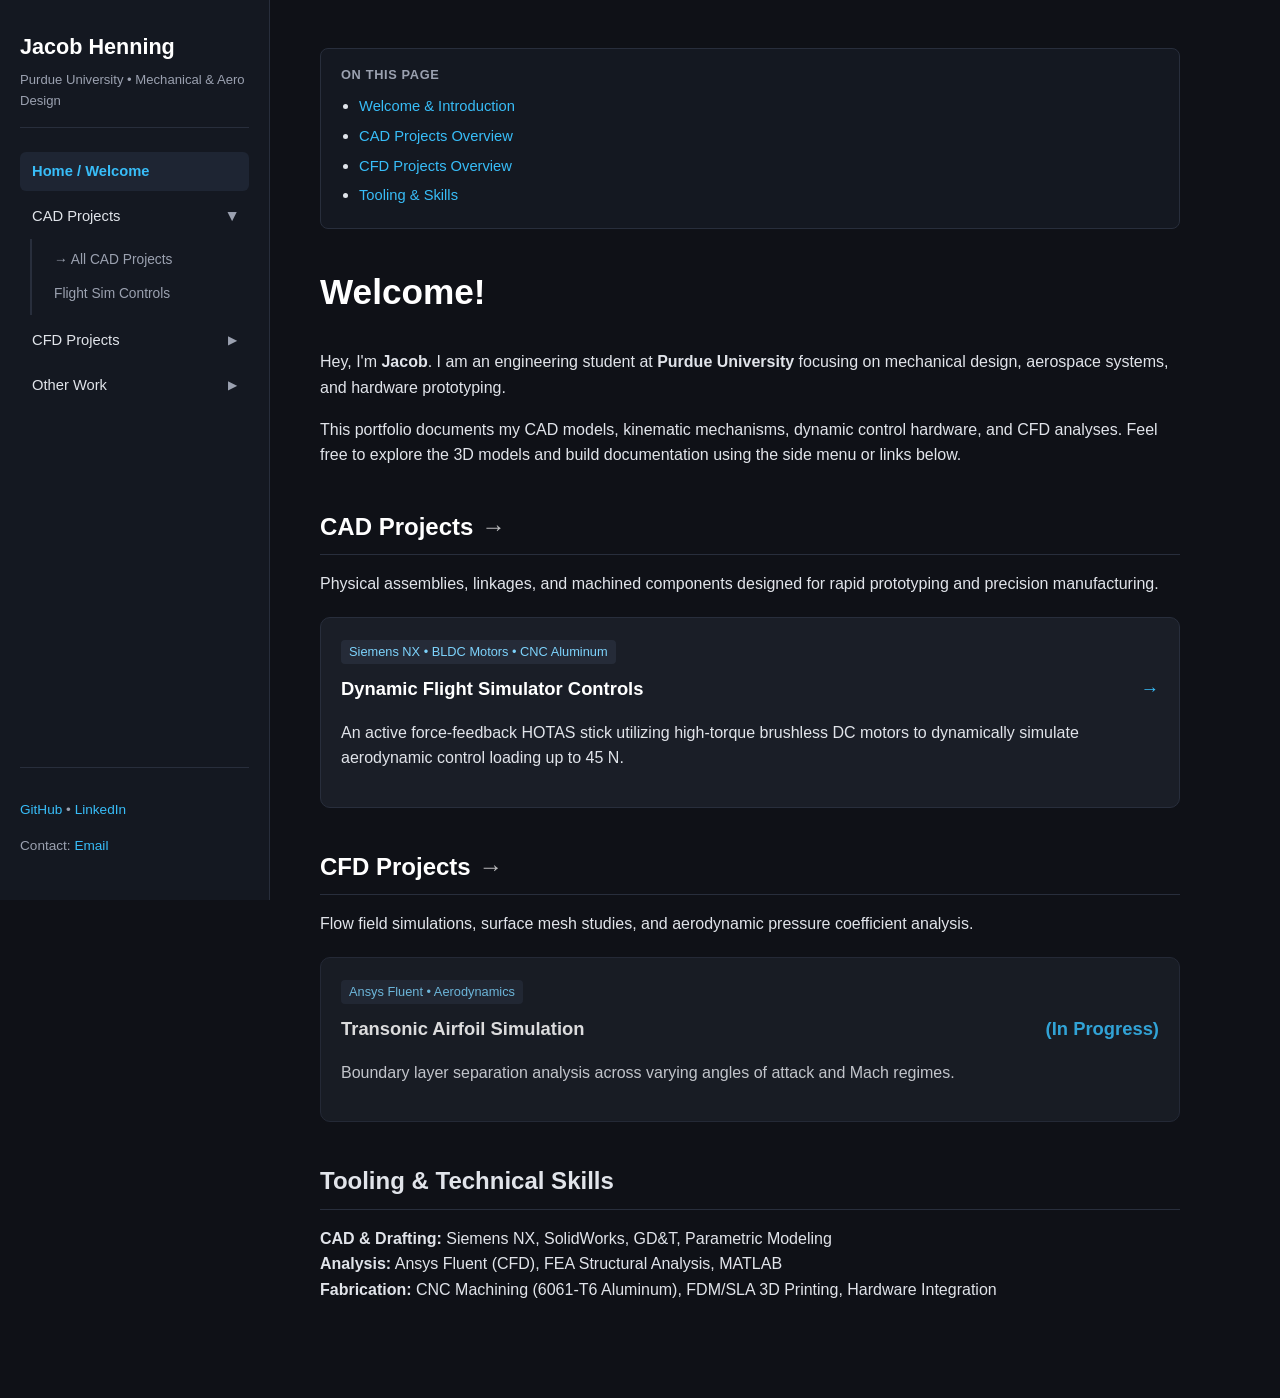
==== index.html @ 791cdfc0 "Create index.html New Landing Page" ====
<!DOCTYPE html>
<html lang="en">
<head>
  <meta charset="UTF-8">
  <meta name="viewport" content="width=device-width, initial-scale=1.0">
  <title>Jacob Henning | Engineering Portfolio</title>
  <link rel="stylesheet" href="style.css">
</head>
<body>

  <!-- LEFT SIDEBAR -->
  <aside class="sidebar">
    <div class="sidebar-brand">
      <h1><a href="index.html">Jacob Henning</a></h1>
      <p class="tagline">Purdue University &bull; Mechanical & Aero Design</p>
    </div>

    <nav class="nav-menu">
      <div class="nav-item">
        <a href="index.html" class="nav-link active">Home / Welcome</a>
      </div>

      <!-- CAD Projects Dropdown -->
      <details class="nav-dropdown" open>
        <summary>
          <span>CAD Projects</span>
          <span class="dropdown-arrow">&#9654;</span>
        </summary>
        <ul class="nav-dropdown-items">
          <li><a href="cad.html" class="nav-link">&rarr; All CAD Projects</a></li>
          <li><a href="flight-controls.html" class="nav-link">Flight Sim Controls</a></li>
        </ul>
      </details>

      <!-- CFD Projects Dropdown -->
      <details class="nav-dropdown">
        <summary>
          <span>CFD Projects</span>
          <span class="dropdown-arrow">&#9654;</span>
        </summary>
        <ul class="nav-dropdown-items">
          <li><a href="cfd.html" class="nav-link">&rarr; All CFD Projects</a></li>
          <li><a href="#" class="nav-link">Airfoil Analysis (Upcoming)</a></li>
        </ul>
      </details>

      <!-- Other Section Dropdown -->
      <details class="nav-dropdown">
        <summary>
          <span>Other Work</span>
          <span class="dropdown-arrow">&#9654;</span>
        </summary>
        <ul class="nav-dropdown-items">
          <li><a href="#" class="nav-link">Coursework & Labs</a></li>
          <li><a href="#" class="nav-link">Fabrication & Machining</a></li>
        </ul>
      </details>
    </nav>

    <div class="sidebar-footer">
      <p><a href="https://github.com" target="_blank">GitHub</a> &bull; <a href="https://linkedin.com" target="_blank">LinkedIn</a></p>
      <p>Contact: <a href="mailto:your-email@purdue.edu">Email</a></p>
    </div>
  </aside>

  <!-- MAIN CONTENT -->
  <main class="main-wrapper">
    
    <!-- In-Page Anchor Links (Jump to sections on this page) -->
    <div class="page-toc">
      <div class="page-toc-title">On this page</div>
      <ul>
        <li><a href="#welcome">Welcome &amp; Introduction</a></li>
        <li><a href="#cad-projects">CAD Projects Overview</a></li>
        <li><a href="#cfd-projects">CFD Projects Overview</a></li>
        <li><a href="#skills">Tooling &amp; Skills</a></li>
      </ul>
    </div>

    <!-- Section 1: Welcome -->
    <section id="welcome">
      <h1>Welcome!</h1>
      <p>
        Hey, I'm <strong>Jacob</strong>. I am an engineering student at <strong>Purdue University</strong> focusing on mechanical design, aerospace systems, and hardware prototyping.
      </p>
      <p>
        This portfolio documents my CAD models, kinematic mechanisms, dynamic control hardware, and CFD analyses. Feel free to explore the 3D models and build documentation using the side menu or links below.
      </p>
    </section>

    <!-- Section 2: CAD Projects (Header links directly to cad.html) -->
    <section id="cad-projects">
      <h2>
        <a href="cad.html" class="section-header-link" title="View all CAD Projects">
          CAD Projects <span class="arrow">&rarr;</span>
        </a>
      </h2>
      <p>
        Physical assemblies, linkages, and machined components designed for rapid prototyping and precision manufacturing.
      </p>

      <div class="card-grid">
        <a href="flight-controls.html" class="card">
          <span class="project-meta">Siemens NX &bull; BLDC Motors &bull; CNC Aluminum</span>
          <h3>Dynamic Flight Simulator Controls <span class="card-arrow">&rarr;</span></h3>
          <p>
            An active force-feedback HOTAS stick utilizing high-torque brushless DC motors to dynamically simulate aerodynamic control loading up to 45 N.
          </p>
        </a>
      </div>
    </section>

    <!-- Section 3: CFD Projects (Header links to cfd.html) -->
    <section id="cfd-projects">
      <h2>
        <a href="cfd.html" class="section-header-link" title="View all CFD Projects">
          CFD Projects <span class="arrow">&rarr;</span>
        </a>
      </h2>
      <p>
        Flow field simulations, surface mesh studies, and aerodynamic pressure coefficient analysis.
      </p>

      <div class="card-grid">
        <div class="card" style="opacity: 0.85;">
          <span class="project-meta">Ansys Fluent &bull; Aerodynamics</span>
          <h3>Transonic Airfoil Simulation <span class="card-arrow">(In Progress)</span></h3>
          <p>
            Boundary layer separation analysis across varying angles of attack and Mach regimes.
          </p>
        </div>
      </div>
    </section>

    <!-- Section 4: Skills -->
    <section id="skills">
      <h2>Tooling &amp; Technical Skills</h2>
      <p>
        <strong>CAD &amp; Drafting:</strong> Siemens NX, SolidWorks, GD&amp;T, Parametric Modeling<br>
        <strong>Analysis:</strong> Ansys Fluent (CFD), FEA Structural Analysis, MATLAB<br>
        <strong>Fabrication:</strong> CNC Machining (6061-T6 Aluminum), FDM/SLA 3D Printing, Hardware Integration
      </p>
    </section>

  </main>

</body>
</html>
---- style.css ----
:root {
  --bg: #0f1117;
  --sidebar-bg: #141821;
  --card-bg: #1a1e27;
  --card-hover: #212632;
  --border: #282e3c;
  --text: #e1e4ea;
  --muted: #9ba1b0;
  --accent: #38bdf8;
  --accent-hover: #7dd3fc;
  --sidebar-width: 270px;
}

* { box-sizing: border-box; }

body {
  font-family: -apple-system, BlinkMacSystemFont, "Segoe UI", Roboto, Helvetica, Arial, sans-serif;
  margin: 0;
  padding: 0;
  background-color: var(--bg);
  color: var(--text);
  line-height: 1.6;
  display: flex;
  min-height: 100vh;
}

/* Left Sidebar */
.sidebar {
  width: var(--sidebar-width);
  background-color: var(--sidebar-bg);
  border-right: 1px solid var(--border);
  position: fixed;
  top: 0;
  bottom: 0;
  left: 0;
  overflow-y: auto;
  padding: 30px 20px;
  display: flex;
  flex-direction: column;
}

.sidebar-brand {
  margin-bottom: 24px;
  padding-bottom: 16px;
  border-bottom: 1px solid var(--border);
}

.sidebar-brand h1 {
  font-size: 1.35rem;
  margin: 0 0 4px 0;
  color: #fff;
}

.sidebar-brand h1 a { color: inherit; text-decoration: none; }
.sidebar-brand .tagline { font-size: 0.82rem; color: var(--muted); margin: 0; }

/* Navigation & Collapsible Dropdowns */
.nav-menu { list-style: none; padding: 0; margin: 0; flex-grow: 1; }
.nav-item { margin-bottom: 6px; }

.nav-link {
  display: block;
  padding: 8px 12px;
  color: var(--text);
  text-decoration: none;
  border-radius: 6px;
  font-size: 0.92rem;
  transition: background 0.15s ease, color 0.15s ease;
}

.nav-link:hover { background: var(--card-bg); color: var(--accent); }
.nav-link.active { background: #1e2533; color: var(--accent); font-weight: 600; }

.nav-dropdown { margin-bottom: 6px; }

.nav-dropdown summary {
  display: flex;
  align-items: center;
  justify-content: space-between;
  padding: 8px 12px;
  color: var(--text);
  cursor: pointer;
  border-radius: 6px;
  font-size: 0.92rem;
  font-weight: 500;
  user-select: none;
  list-style: none;
}

.nav-dropdown summary::-webkit-details-marker { display: none; }
.nav-dropdown summary:hover { background: var(--card-bg); color: var(--accent); }

.nav-dropdown summary .dropdown-arrow {
  font-size: 0.75rem;
  color: var(--muted);
  transition: transform 0.2s ease;
}

.nav-dropdown[open] summary .dropdown-arrow {
  transform: rotate(90deg);
}

.nav-dropdown-items {
  list-style: none;
  padding: 4px 0 4px 12px;
  margin: 2px 0 6px 10px;
  border-left: 2px solid var(--border);
}

.nav-dropdown-items .nav-link {
  padding: 6px 10px;
  font-size: 0.86rem;
  color: var(--muted);
}

.sidebar-footer {
  padding-top: 18px;
  border-top: 1px solid var(--border);
  font-size: 0.85rem;
  color: var(--muted);
}

.sidebar-footer a { color: var(--accent); text-decoration: none; }

/* Main Content Area */
.main-wrapper {
  margin-left: var(--sidebar-width);
  flex-grow: 1;
  padding: 48px 50px 80px 50px;
  max-width: 960px;
}

/* In-Page Table of Contents */
.page-toc {
  background: var(--sidebar-bg);
  border: 1px solid var(--border);
  border-radius: 8px;
  padding: 16px 20px;
  margin-bottom: 35px;
}

.page-toc-title {
  font-size: 0.8rem;
  font-weight: 600;
  text-transform: uppercase;
  letter-spacing: 0.05em;
  color: var(--muted);
  margin-bottom: 8px;
}

.page-toc ul { margin: 0; padding-left: 18px; }
.page-toc li { margin-bottom: 4px; }
.page-toc a { color: var(--accent); text-decoration: none; font-size: 0.92rem; }
.page-toc a:hover { text-decoration: underline; }

/* Section Header Links */
.section-header-link {
  color: #fff;
  text-decoration: none;
  display: inline-flex;
  align-items: center;
  gap: 8px;
}

.section-header-link:hover { color: var(--accent); }
.section-header-link .arrow { transition: transform 0.15s ease; opacity: 0.7; }
.section-header-link:hover .arrow { transform: translateX(4px); opacity: 1; }

h1 { font-size: 2.2rem; margin-top: 0; color: #fff; }
h2 {
  font-size: 1.5rem;
  margin-top: 40px;
  margin-bottom: 14px;
  padding-bottom: 8px;
  border-bottom: 1px solid var(--border);
}

/* Project Cards */
.card-grid { display: grid; grid-template-columns: 1fr; gap: 18px; margin: 20px 0 35px 0; }

.card {
  background: var(--card-bg);
  border: 1px solid var(--border);
  border-radius: 10px;
  padding: 20px;
  text-decoration: none;
  color: inherit;
  display: block;
  transition: transform 0.15s ease, border-color 0.15s ease, background 0.15s ease;
}

.card:hover {
  border-color: #3b4254;
  background: var(--card-hover);
  transform: translateY(-2px);
}

.card h3 {
  margin: 0 0 8px 0;
  font-size: 1.15rem;
  color: #fff;
  display: flex;
  justify-content: space-between;
}

.card-arrow { color: var(--accent); }

.project-meta {
  display: inline-block;
  background: #252b38;
  color: #7dd3fc;
  padding: 2px 8px;
  border-radius: 4px;
  font-size: 0.8rem;
  margin-bottom: 10px;
}

/* Media Containers */
.video-container {
  position: relative;
  padding-bottom: 56.25%;
  height: 0;
  overflow: hidden;
  border-radius: 8px;
  margin-top: 20px;
  background: #000;
}

.video-container iframe {
  position: absolute;
  top: 0;
  left: 0;
  width: 100%;
  height: 100%;
  border: 0;
}

model-viewer {
  width: 100%;
  height: 460px;
  background-color: #12141a;
  border-radius: 8px;
  margin-bottom: 20px;
  border: 1px solid var(--border);
}

/* Responsive for Mobile */
@media (max-width: 768px) {
  body { flex-direction: column; }
  .sidebar { position: static; width: 100%; height: auto; border-right: none; border-bottom: 1px solid var(--border); }
  .main-wrapper { margin-left: 0; padding: 28px 18px 60px 18px; }
}
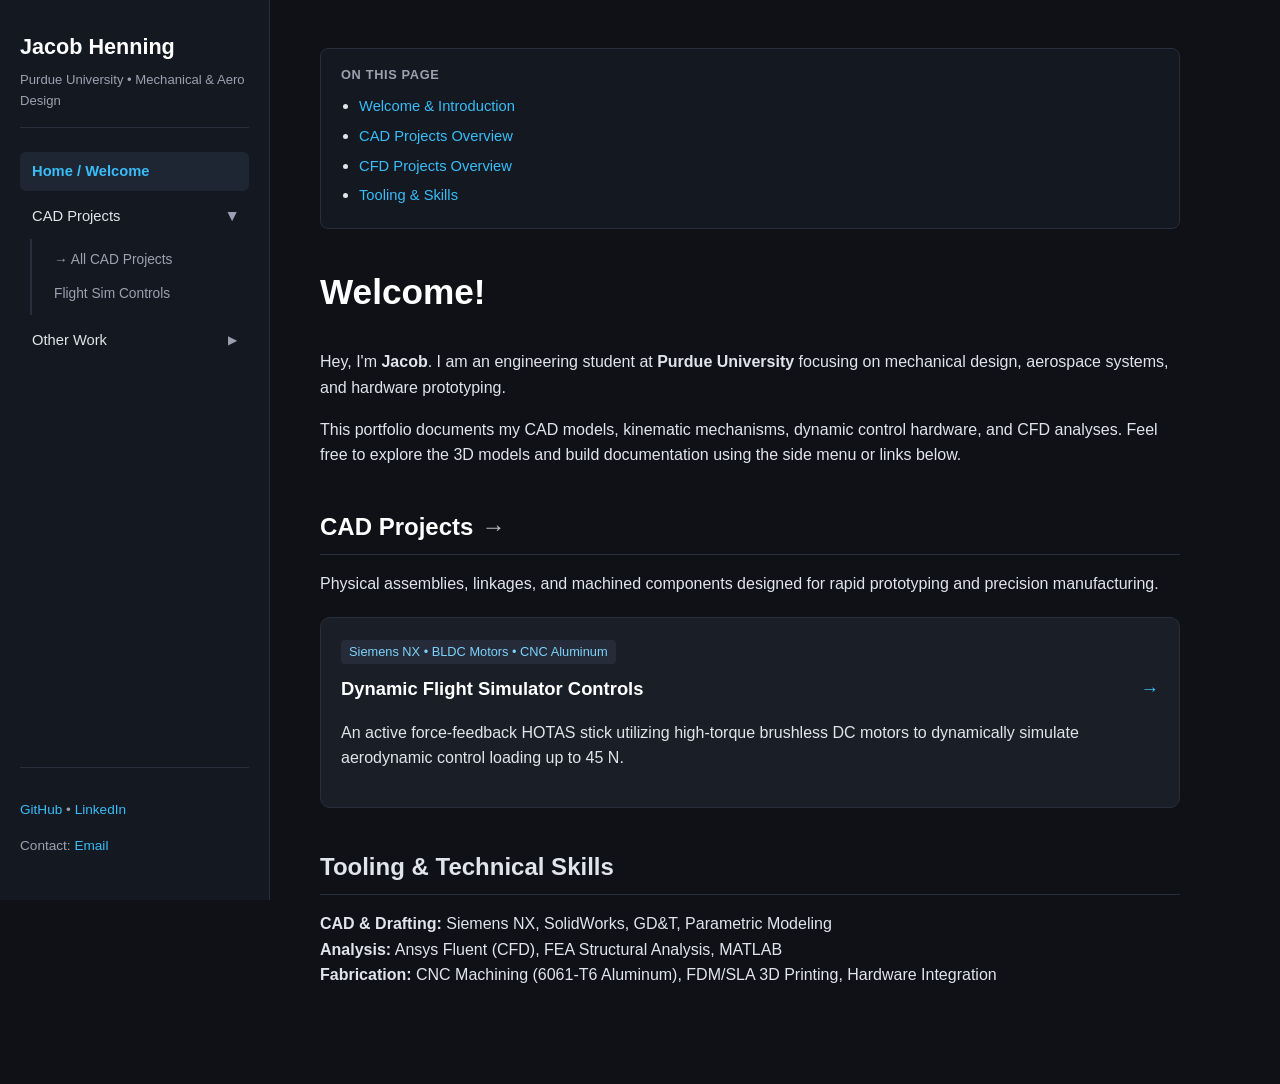
==== commit eeb51674: "template to silence cards <template id="saved-CFD-dropdown"> <template id="saved-transonic-card">" ====
--- a/index.html
+++ b/index.html
@@ -33,6 +33,8 @@
       </details>
 
       <!-- CFD Projects Dropdown -->
+      <template id="saved-CFD-dropdown">
+      
       <details class="nav-dropdown">
         <summary>
           <span>CFD Projects</span>
@@ -43,6 +45,7 @@
           <li><a href="#" class="nav-link">Airfoil Analysis (Upcoming)</a></li>
         </ul>
       </details>
+      </template>
 
       <!-- Other Section Dropdown -->
       <details class="nav-dropdown">
@@ -110,6 +113,7 @@
       </div>
     </section>
 
+    <template id="saved-transonic-card">
     <!-- Section 3: CFD Projects (Header links to cfd.html) -->
     <section id="cfd-projects">
       <h2>
@@ -131,6 +135,7 @@
         </div>
       </div>
     </section>
+    </template>
 
     <!-- Section 4: Skills -->
     <section id="skills">
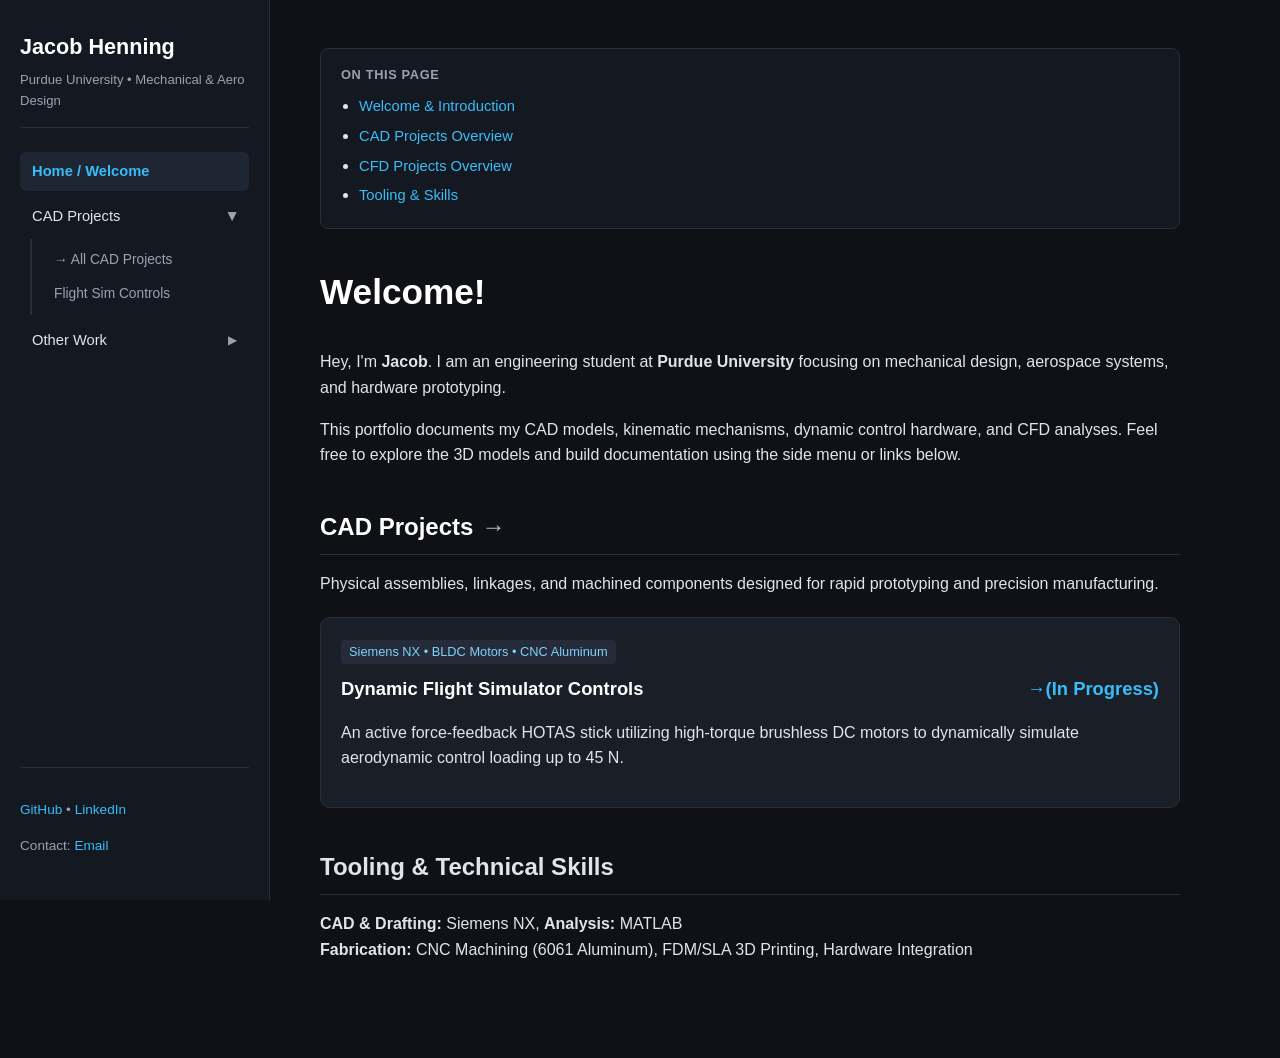
==== commit 2a0c725f: "Update index.html" ====
--- a/index.html
+++ b/index.html
@@ -105,7 +105,7 @@
       <div class="card-grid">
         <a href="flight-controls.html" class="card">
           <span class="project-meta">Siemens NX &bull; BLDC Motors &bull; CNC Aluminum</span>
-          <h3>Dynamic Flight Simulator Controls <span class="card-arrow">&rarr;</span></h3>
+          <h3>Dynamic Flight Simulator Controls <span class="card-arrow">&rarr;(In Progress)</span></h3>
           <p>
             An active force-feedback HOTAS stick utilizing high-torque brushless DC motors to dynamically simulate aerodynamic control loading up to 45 N.
           </p>
@@ -141,9 +141,9 @@
     <section id="skills">
       <h2>Tooling &amp; Technical Skills</h2>
       <p>
-        <strong>CAD &amp; Drafting:</strong> Siemens NX, SolidWorks, GD&amp;T, Parametric Modeling<br>
-        <strong>Analysis:</strong> Ansys Fluent (CFD), FEA Structural Analysis, MATLAB<br>
-        <strong>Fabrication:</strong> CNC Machining (6061-T6 Aluminum), FDM/SLA 3D Printing, Hardware Integration
+        <strong>CAD &amp; Drafting:</strong> Siemens NX, <!--SolidWorks, GD&amp;T, Parametric Modeling<br>-->
+        <strong>Analysis:</strong> <!--Ansys Fluent (CFD), FEA Structural Analysis,--> MATLAB<br>
+        <strong>Fabrication:</strong> CNC Machining (6061 Aluminum), FDM/SLA 3D Printing, Hardware Integration
       </p>
     </section>
 
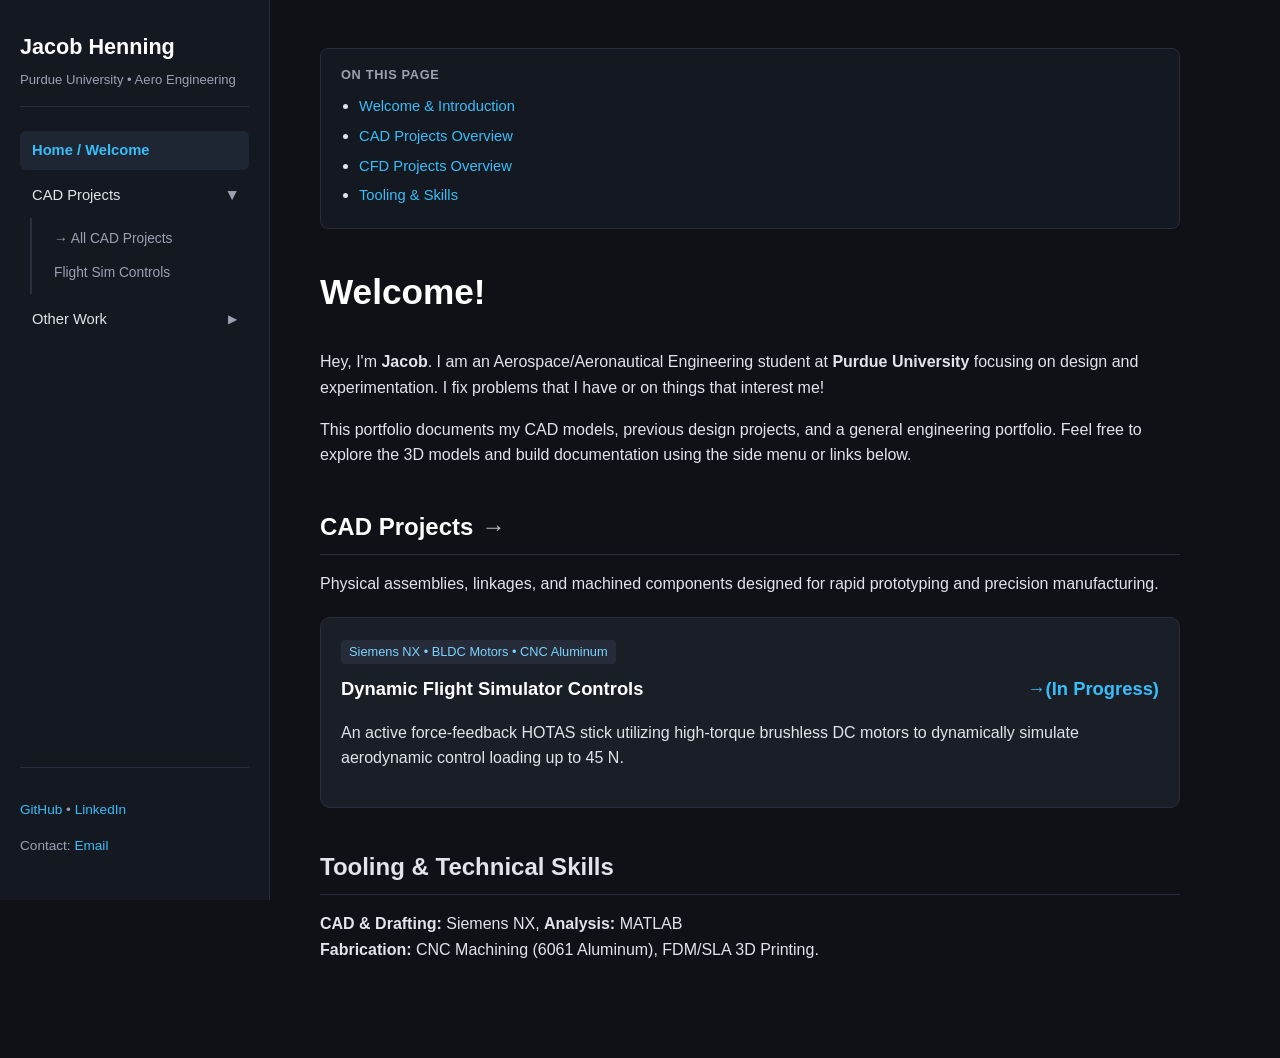
==== commit 02866a4d: "Update index.html Personalization" ====
--- a/index.html
+++ b/index.html
@@ -12,7 +12,7 @@
   <aside class="sidebar">
     <div class="sidebar-brand">
       <h1><a href="index.html">Jacob Henning</a></h1>
-      <p class="tagline">Purdue University &bull; Mechanical & Aero Design</p>
+      <p class="tagline">Purdue University &bull; Aero Engineering</p>
     </div>
 
     <nav class="nav-menu">
@@ -61,8 +61,8 @@
     </nav>
 
     <div class="sidebar-footer">
-      <p><a href="https://github.com" target="_blank">GitHub</a> &bull; <a href="https://linkedin.com" target="_blank">LinkedIn</a></p>
-      <p>Contact: <a href="mailto:your-email@purdue.edu">Email</a></p>
+      <p><a href="https://github.com/EngineeringJH/EngineeringJH.github.io" target="_blank">GitHub</a> &bull; <a href="https://www.linkedin.com/in/jacobohenning" target="_blank">LinkedIn</a></p>
+      <p>Contact: <a href="mailto:hennin28@purdue.edu">Email</a></p>
     </div>
   </aside>
 
@@ -84,10 +84,10 @@
     <section id="welcome">
       <h1>Welcome!</h1>
       <p>
-        Hey, I'm <strong>Jacob</strong>. I am an engineering student at <strong>Purdue University</strong> focusing on mechanical design, aerospace systems, and hardware prototyping.
+        Hey, I'm <strong>Jacob</strong>. I am an Aerospace/Aeronautical Engineering student at <strong>Purdue University</strong> focusing on design and experimentation. I fix problems that I have or on things that interest me!
       </p>
       <p>
-        This portfolio documents my CAD models, kinematic mechanisms, dynamic control hardware, and CFD analyses. Feel free to explore the 3D models and build documentation using the side menu or links below.
+        This portfolio documents my CAD models, previous design projects, and a general engineering portfolio. Feel free to explore the 3D models and build documentation using the side menu or links below.
       </p>
     </section>
 
@@ -143,7 +143,7 @@
       <p>
         <strong>CAD &amp; Drafting:</strong> Siemens NX, <!--SolidWorks, GD&amp;T, Parametric Modeling<br>-->
         <strong>Analysis:</strong> <!--Ansys Fluent (CFD), FEA Structural Analysis,--> MATLAB<br>
-        <strong>Fabrication:</strong> CNC Machining (6061 Aluminum), FDM/SLA 3D Printing, Hardware Integration
+        <strong>Fabrication:</strong> CNC Machining (6061 Aluminum), FDM/SLA 3D Printing. <!--Hardware Integration-->
       </p>
     </section>
 
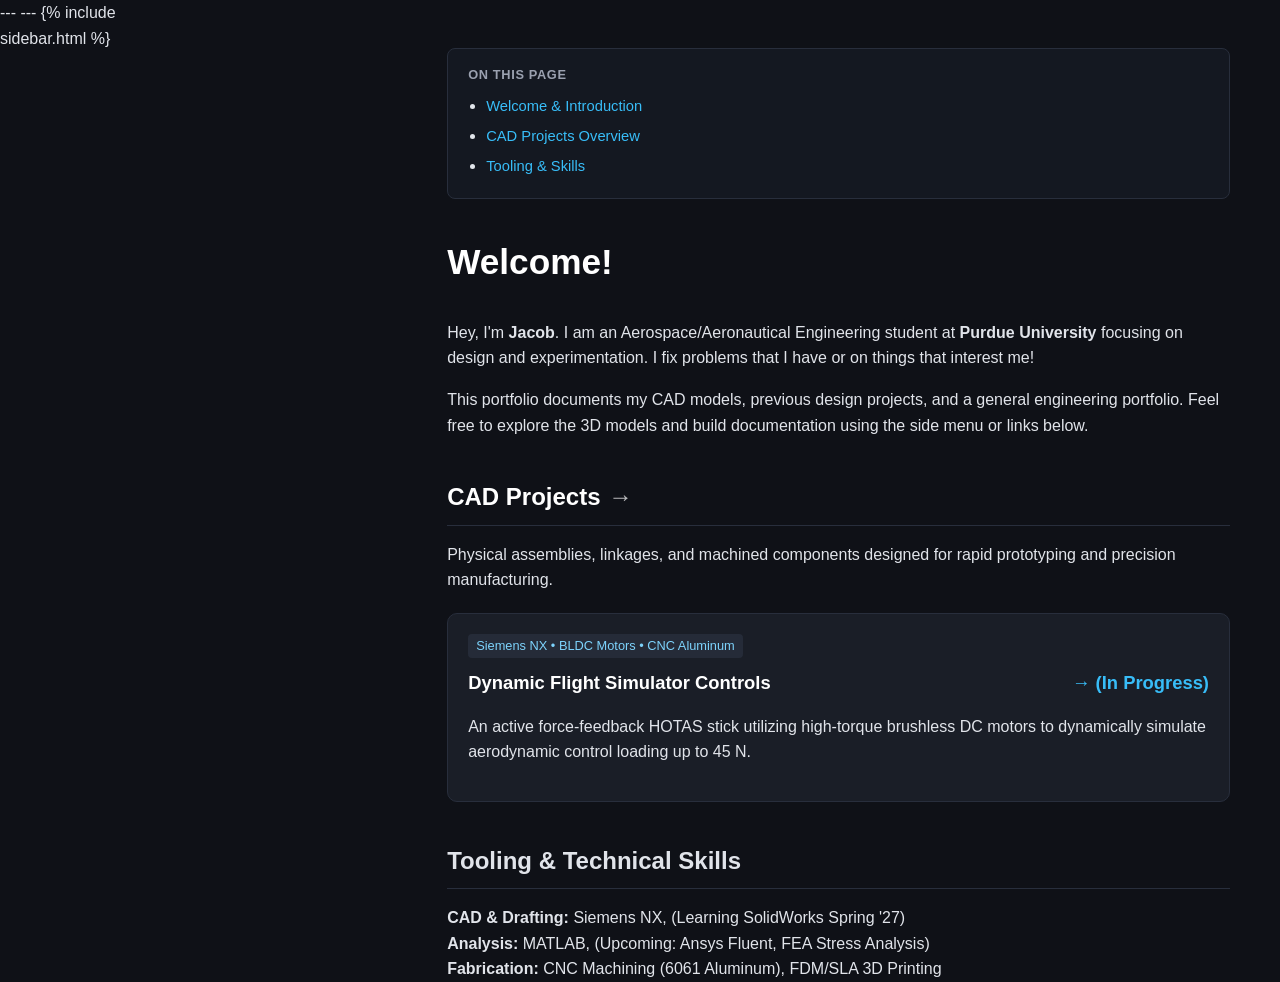
==== commit 58dc1ace: "Update index.html" ====
--- a/index.html
+++ b/index.html
@@ -1,3 +1,5 @@
+---
+---
 <!DOCTYPE html>
 <html lang="en">
 <head>
@@ -8,74 +10,20 @@
 </head>
 <body>
 
-  <!-- LEFT SIDEBAR -->
-  <aside class="sidebar">
-    <div class="sidebar-brand">
-      <h1><a href="index.html">Jacob Henning</a></h1>
-      <p class="tagline">Purdue University &bull; Aero Engineering</p>
-    </div>
-
-    <nav class="nav-menu">
-      <div class="nav-item">
-        <a href="index.html" class="nav-link active">Home / Welcome</a>
-      </div>
-
-      <!-- CAD Projects Dropdown -->
-      <details class="nav-dropdown" open>
-        <summary>
-          <span>CAD Projects</span>
-          <span class="dropdown-arrow">&#9654;</span>
-        </summary>
-        <ul class="nav-dropdown-items">
-          <li><a href="cad.html" class="nav-link">&rarr; All CAD Projects</a></li>
-          <li><a href="flight-controls.html" class="nav-link">Flight Sim Controls</a></li>
-        </ul>
-      </details>
-
-      <!-- CFD Projects Dropdown -->
-      <template id="saved-CFD-dropdown">
-      
-      <details class="nav-dropdown">
-        <summary>
-          <span>CFD Projects</span>
-          <span class="dropdown-arrow">&#9654;</span>
-        </summary>
-        <ul class="nav-dropdown-items">
-          <li><a href="cfd.html" class="nav-link">&rarr; All CFD Projects</a></li>
-          <li><a href="#" class="nav-link">Airfoil Analysis (Upcoming)</a></li>
-        </ul>
-      </details>
-      </template>
-
-      <!-- Other Section Dropdown -->
-      <details class="nav-dropdown">
-        <summary>
-          <span>Other Work</span>
-          <span class="dropdown-arrow">&#9654;</span>
-        </summary>
-        <ul class="nav-dropdown-items">
-          <li><a href="#" class="nav-link">Coursework & Labs</a></li>
-          <li><a href="#" class="nav-link">Fabrication & Machining</a></li>
-        </ul>
-      </details>
-    </nav>
-
-    <div class="sidebar-footer">
-      <p><a href="https://github.com/EngineeringJH/EngineeringJH.github.io" target="_blank">GitHub</a> &bull; <a href="https://www.linkedin.com/in/jacobohenning" target="_blank">LinkedIn</a></p>
-      <p>Contact: <a href="mailto:hennin28@purdue.edu">Email</a></p>
-    </div>
-  </aside>
+  <!-- Automatically pulls your master sidebar from _includes/sidebar.html -->
+  {% include sidebar.html %}
 
   <!-- MAIN CONTENT -->
   <main class="main-wrapper">
     
-    <!-- In-Page Anchor Links (Jump to sections on this page) -->
+    <!-- In-Page Anchor Links -->
     <div class="page-toc">
       <div class="page-toc-title">On this page</div>
       <ul>
         <li><a href="#welcome">Welcome &amp; Introduction</a></li>
         <li><a href="#cad-projects">CAD Projects Overview</a></li>
-        <li><a href="#cfd-projects">CFD Projects Overview</a></li>
+        <!-- CFD Projects link is commented out while muted -->
+        <!-- <li><a href="#cfd-projects">CFD Projects Overview</a></li> -->
         <li><a href="#skills">Tooling &amp; Skills</a></li>
       </ul>
     </div>
@@ -91,7 +39,7 @@
       </p>
     </section>
 
-    <!-- Section 2: CAD Projects (Header links directly to cad.html) -->
+    <!-- Section 2: CAD Projects -->
     <section id="cad-projects">
       <h2>
         <a href="cad.html" class="section-header-link" title="View all CAD Projects">
@@ -105,7 +53,7 @@
       <div class="card-grid">
         <a href="flight-controls.html" class="card">
           <span class="project-meta">Siemens NX &bull; BLDC Motors &bull; CNC Aluminum</span>
-          <h3>Dynamic Flight Simulator Controls <span class="card-arrow">&rarr;(In Progress)</span></h3>
+          <h3>Dynamic Flight Simulator Controls <span class="card-arrow">&rarr; (In Progress)</span></h3>
           <p>
             An active force-feedback HOTAS stick utilizing high-torque brushless DC motors to dynamically simulate aerodynamic control loading up to 45 N.
           </p>
@@ -113,8 +61,8 @@
       </div>
     </section>
 
+    <!-- Muted CFD Section (Saved for future use) -->
     <template id="saved-transonic-card">
-    <!-- Section 3: CFD Projects (Header links to cfd.html) -->
     <section id="cfd-projects">
       <h2>
         <a href="cfd.html" class="section-header-link" title="View all CFD Projects">
@@ -124,7 +72,6 @@
       <p>
         Flow field simulations, surface mesh studies, and aerodynamic pressure coefficient analysis.
       </p>
-
       <div class="card-grid">
         <div class="card" style="opacity: 0.85;">
           <span class="project-meta">Ansys Fluent &bull; Aerodynamics</span>
@@ -141,9 +88,9 @@
     <section id="skills">
       <h2>Tooling &amp; Technical Skills</h2>
       <p>
-        <strong>CAD &amp; Drafting:</strong> Siemens NX, <!--SolidWorks, GD&amp;T, Parametric Modeling<br>-->
-        <strong>Analysis:</strong> <!--Ansys Fluent (CFD), FEA Structural Analysis,--> MATLAB<br>
-        <strong>Fabrication:</strong> CNC Machining (6061 Aluminum), FDM/SLA 3D Printing. <!--Hardware Integration-->
+        <strong>CAD &amp; Drafting:</strong> Siemens NX, (Learning SolidWorks Spring '27)<br>
+        <strong>Analysis:</strong> MATLAB, (Upcoming: Ansys Fluent, FEA Stress Analysis)<br>
+        <strong>Fabrication:</strong> CNC Machining (6061 Aluminum), FDM/SLA 3D Printing
       </p>
     </section>
 
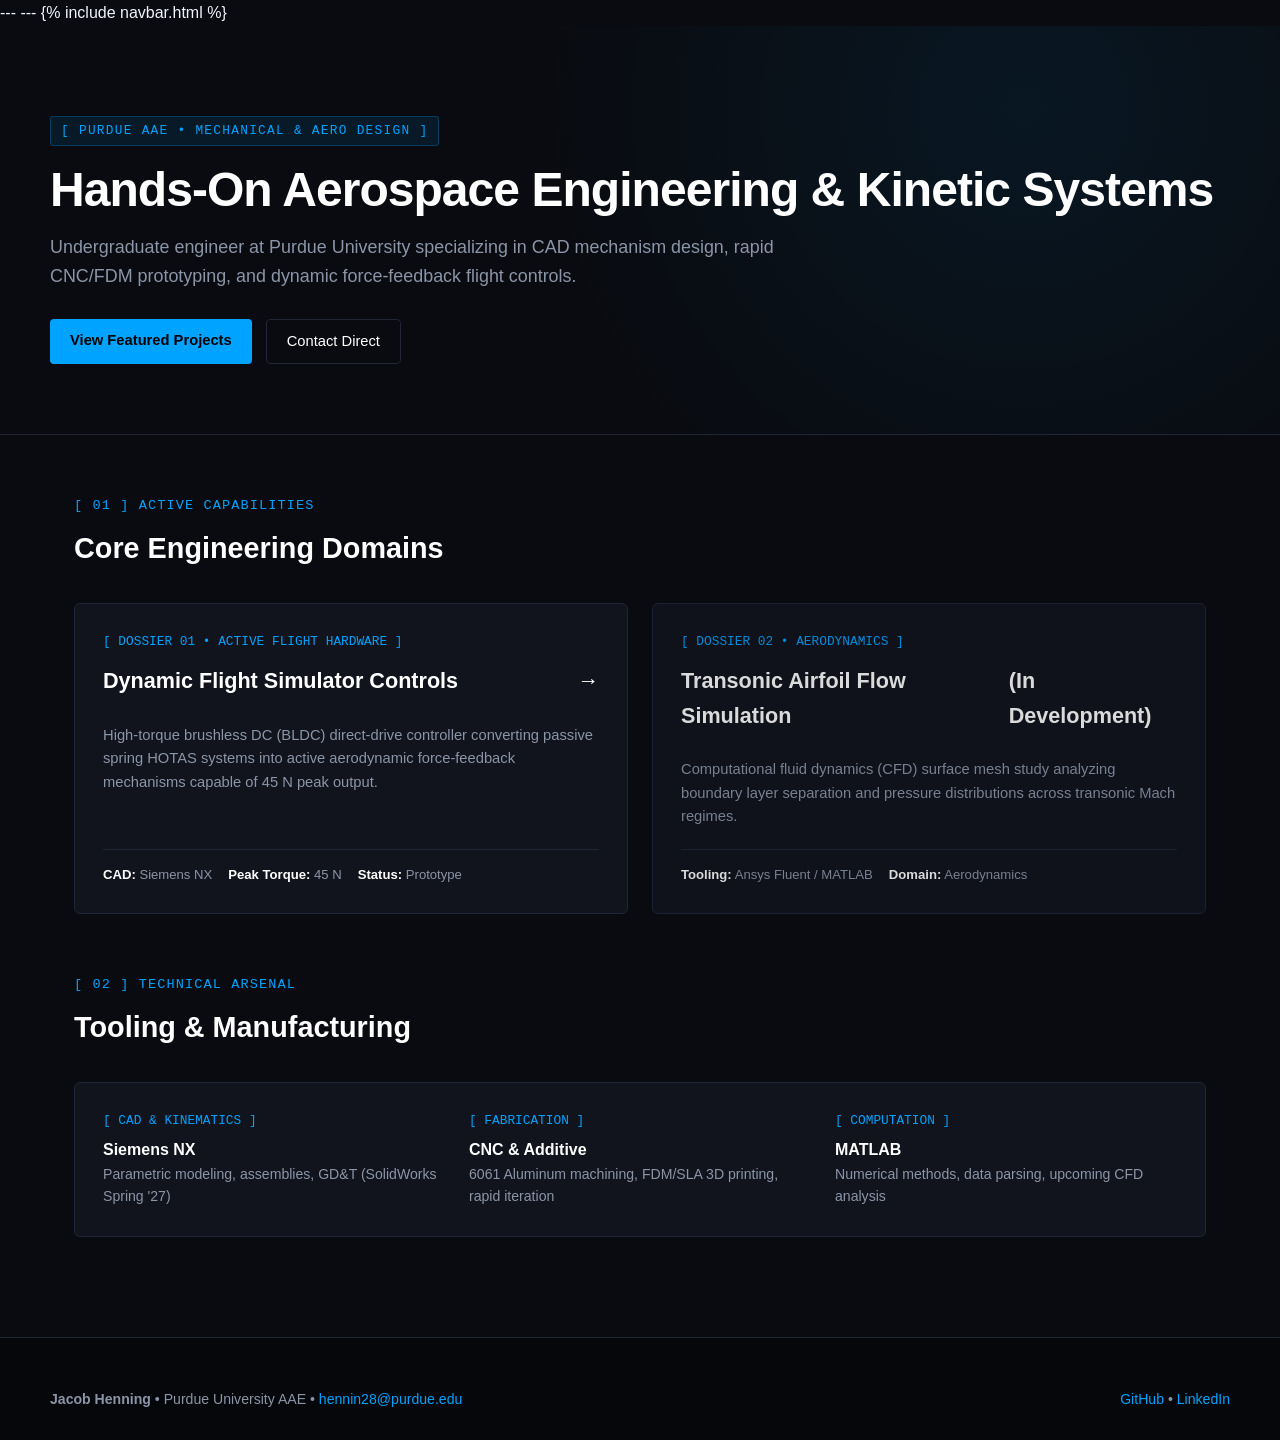
==== commit eff7c47f: "Update index.html" ====
--- a/index.html
+++ b/index.html
@@ -5,96 +5,106 @@
 <head>
   <meta charset="UTF-8">
   <meta name="viewport" content="width=device-width, initial-scale=1.0">
-  <title>Jacob Henning | Engineering Portfolio</title>
+  <title>Jacob Henning | Aerospace &amp; Autonomous Systems</title>
   <link rel="stylesheet" href="style.css">
 </head>
 <body>
 
-  <!-- Automatically pulls your master sidebar from _includes/sidebar.html -->
-  {% include sidebar.html %}
+  <!-- Top Aerospace Navbar -->
+  {% include navbar.html %}
 
-  <!-- MAIN CONTENT -->
-  <main class="main-wrapper">
+  <!-- FULL-WIDTH HERO SECTION (AV-Style) -->
+  <section class="hero">
+    <div class="hero-inner">
+      <div class="hero-tag">[ PURDUE AAE &bull; MECHANICAL &amp; AERO DESIGN ]</div>
+      <h1>Hands-On Aerospace Engineering &amp; Kinetic Systems</h1>
+      <p>
+        Undergraduate engineer at Purdue University specializing in CAD mechanism design, rapid CNC/FDM prototyping, and dynamic force-feedback flight controls.
+      </p>
+      <div class="hero-cta">
+        <a href="#featured-projects" class="btn-primary">View Featured Projects</a>
+        <a href="mailto:hennin28@purdue.edu" class="btn-secondary">Contact Direct</a>
+      </div>
+    </div>
+  </section>
+
+  <!-- MAIN WORKSPACE -->
+  <main class="container">
     
-    <!-- In-Page Anchor Links -->
-    <div class="page-toc">
-      <div class="page-toc-title">On this page</div>
-      <ul>
-        <li><a href="#welcome">Welcome &amp; Introduction</a></li>
-        <li><a href="#cad-projects">CAD Projects Overview</a></li>
-        <!-- CFD Projects link is commented out while muted -->
-        <!-- <li><a href="#cfd-projects">CFD Projects Overview</a></li> -->
-        <li><a href="#skills">Tooling &amp; Skills</a></li>
-      </ul>
+    <!-- DOMAINS / PROJECT DOSSIERS -->
+    <div class="section-label">[ 01 ] ACTIVE CAPABILITIES</div>
+    <h2 class="section-title">Core Engineering Domains</h2>
+
+    <div class="grid-2" id="featured-projects">
+      
+      <!-- Card 1: Flight Controls -->
+      <a href="flight-controls.html" class="av-card">
+        <div class="card-index">[ DOSSIER 01 &bull; ACTIVE FLIGHT HARDWARE ]</div>
+        <h3>Dynamic Flight Simulator Controls <span>&rarr;</span></h3>
+        <p class="card-desc">
+          High-torque brushless DC (BLDC) direct-drive controller converting passive spring HOTAS systems into active aerodynamic force-feedback mechanisms capable of 45 N peak output.
+        </p>
+        <div class="card-specs-row">
+          <span><strong>CAD:</strong> Siemens NX</span>
+          <span><strong>Peak Torque:</strong> 45 N</span>
+          <span><strong>Status:</strong> Prototype</span>
+        </div>
+      </a>
+
+      <!-- Card 2: Upcoming CFD / Aero -->
+      <div class="av-card" style="opacity: 0.85;">
+        <div class="card-index">[ DOSSIER 02 &bull; AERODYNAMICS ]</div>
+        <h3>Transonic Airfoil Flow Simulation <span>(In Development)</span></h3>
+        <p class="card-desc">
+          Computational fluid dynamics (CFD) surface mesh study analyzing boundary layer separation and pressure distributions across transonic Mach regimes.
+        </p>
+        <div class="card-specs-row">
+          <span><strong>Tooling:</strong> Ansys Fluent / MATLAB</span>
+          <span><strong>Domain:</strong> Aerodynamics</span>
+        </div>
+      </div>
+
     </div>
 
-    <!-- Section 1: Welcome -->
-    <section id="welcome">
-      <h1>Welcome!</h1>
-      <p>
-        Hey, I'm <strong>Jacob</strong>. I am an Aerospace/Aeronautical Engineering student at <strong>Purdue University</strong> focusing on design and experimentation. I fix problems that I have or on things that interest me!
-      </p>
-      <p>
-        This portfolio documents my CAD models, previous design projects, and a general engineering portfolio. Feel free to explore the 3D models and build documentation using the side menu or links below.
-      </p>
-    </section>
+    <!-- TECHNICAL TOOLING & FABRICATION -->
+    <div class="section-label">[ 02 ] TECHNICAL ARSENAL</div>
+    <h2 class="section-title">Tooling &amp; Manufacturing</h2>
 
-    <!-- Section 2: CAD Projects -->
-    <section id="cad-projects">
-      <h2>
-        <a href="cad.html" class="section-header-link" title="View all CAD Projects">
-          CAD Projects <span class="arrow">&rarr;</span>
-        </a>
-      </h2>
-      <p>
-        Physical assemblies, linkages, and machined components designed for rapid prototyping and precision manufacturing.
-      </p>
-
-      <div class="card-grid">
-        <a href="flight-controls.html" class="card">
-          <span class="project-meta">Siemens NX &bull; BLDC Motors &bull; CNC Aluminum</span>
-          <h3>Dynamic Flight Simulator Controls <span class="card-arrow">&rarr; (In Progress)</span></h3>
-          <p>
-            An active force-feedback HOTAS stick utilizing high-torque brushless DC motors to dynamically simulate aerodynamic control loading up to 45 N.
-          </p>
-        </a>
-      </div>
-    </section>
-
-    <!-- Muted CFD Section (Saved for future use) -->
-    <template id="saved-transonic-card">
-    <section id="cfd-projects">
-      <h2>
-        <a href="cfd.html" class="section-header-link" title="View all CFD Projects">
-          CFD Projects <span class="arrow">&rarr;</span>
-        </a>
-      </h2>
-      <p>
-        Flow field simulations, surface mesh studies, and aerodynamic pressure coefficient analysis.
-      </p>
-      <div class="card-grid">
-        <div class="card" style="opacity: 0.85;">
-          <span class="project-meta">Ansys Fluent &bull; Aerodynamics</span>
-          <h3>Transonic Airfoil Simulation <span class="card-arrow">(In Progress)</span></h3>
-          <p>
-            Boundary layer separation analysis across varying angles of attack and Mach regimes.
-          </p>
+    <div style="background: var(--bg-card); border: 1px solid var(--border); border-radius: 6px; padding: 28px; margin-bottom: 40px;">
+      <div style="display: grid; grid-template-columns: repeat(auto-fit, minmax(220px, 1fr)); gap: 24px;">
+        <div>
+          <div style="color: var(--accent-cyan); font-family: monospace; font-size: 0.8rem; margin-bottom: 6px;">[ CAD &amp; KINEMATICS ]</div>
+          <div style="color: #fff; font-weight: 600;">Siemens NX</div>
+          <div style="color: var(--text-muted); font-size: 0.88rem;">Parametric modeling, assemblies, GD&amp;T (SolidWorks Spring '27)</div>
+        </div>
+        <div>
+          <div style="color: var(--accent-cyan); font-family: monospace; font-size: 0.8rem; margin-bottom: 6px;">[ FABRICATION ]</div>
+          <div style="color: #fff; font-weight: 600;">CNC &amp; Additive</div>
+          <div style="color: var(--text-muted); font-size: 0.88rem;">6061 Aluminum machining, FDM/SLA 3D printing, rapid iteration</div>
+        </div>
+        <div>
+          <div style="color: var(--accent-cyan); font-family: monospace; font-size: 0.8rem; margin-bottom: 6px;">[ COMPUTATION ]</div>
+          <div style="color: #fff; font-weight: 600;">MATLAB</div>
+          <div style="color: var(--text-muted); font-size: 0.88rem;">Numerical methods, data parsing, upcoming CFD analysis</div>
         </div>
       </div>
-    </section>
-    </template>
-
-    <!-- Section 4: Skills -->
-    <section id="skills">
-      <h2>Tooling &amp; Technical Skills</h2>
-      <p>
-        <strong>CAD &amp; Drafting:</strong> Siemens NX, (Learning SolidWorks Spring '27)<br>
-        <strong>Analysis:</strong> MATLAB, (Upcoming: Ansys Fluent, FEA Stress Analysis)<br>
-        <strong>Fabrication:</strong> CNC Machining (6061 Aluminum), FDM/SLA 3D Printing
-      </p>
-    </section>
+    </div>
 
   </main>
 
+  <!-- AV-STYLE FOOTER -->
+  <footer class="av-footer">
+    <div class="footer-inner">
+      <div>
+        <strong>Jacob Henning</strong> &bull; Purdue University AAE &bull; 
+        <a href="mailto:hennin28@purdue.edu">hennin28@purdue.edu</a>
+      </div>
+      <div>
+        <a href="https://github.com/EngineeringJH/EngineeringJH.github.io" target="_blank">GitHub</a> &bull;
+        <a href="https://www.linkedin.com/in/jacobohenning" target="_blank">LinkedIn</a>
+      </div>
+    </div>
+  </footer>
+
 </body>
 </html>
--- a/style.css
+++ b/style.css
@@ -1,228 +1,348 @@
 :root {
-  --bg: #0f1117;
-  --sidebar-bg: #141821;
-  --card-bg: #1a1e27;
-  --card-hover: #212632;
-  --border: #282e3c;
-  --text: #e1e4ea;
-  --muted: #9ba1b0;
-  --accent: #38bdf8;
-  --accent-hover: #7dd3fc;
-  --sidebar-width: 270px;
+  --bg-dark: #090b10;
+  --bg-card: #11141c;
+  --bg-card-hover: #161b26;
+  --border: #1e2638;
+  --border-focus: #00a3ff;
+  --text-main: #f0f4fc;
+  --text-muted: #8b95a8;
+  --accent-cyan: #00a3ff;
+  --accent-glow: rgba(0, 163, 255, 0.15);
 }
 
 * { box-sizing: border-box; }
 
 body {
-  font-family: -apple-system, BlinkMacSystemFont, "Segoe UI", Roboto, Helvetica, Arial, sans-serif;
+  font-family: -apple-system, BlinkMacSystemFont, "Segoe UI", Roboto, "Helvetica Neue", Arial, sans-serif;
   margin: 0;
   padding: 0;
-  background-color: var(--bg);
-  color: var(--text);
+  background-color: var(--bg-dark);
+  color: var(--text-main);
   line-height: 1.6;
-  display: flex;
-  min-height: 100vh;
-}
-
-/* Left Sidebar */
-.sidebar {
-  width: var(--sidebar-width);
-  background-color: var(--sidebar-bg);
-  border-right: 1px solid var(--border);
-  position: fixed;
+}
+
+/* --- TOP NAVBAR --- */
+.av-navbar {
+  position: sticky;
   top: 0;
-  bottom: 0;
   left: 0;
-  overflow-y: auto;
-  padding: 30px 20px;
+  width: 100%;
+  background: rgba(9, 11, 16, 0.88);
+  backdrop-filter: blur(12px);
+  border-bottom: 1px solid var(--border);
+  z-index: 1000;
+}
+
+.nav-container {
+  max-width: 1180px;
+  margin: 0 auto;
+  padding: 0 24px;
+  height: 68px;
+  display: flex;
+  align-items: center;
+  justify-content: space-between;
+}
+
+.nav-brand {
+  display: flex;
+  align-items: center;
+  gap: 12px;
+  text-decoration: none;
+  color: var(--text-main);
+}
+
+.brand-monogram {
+  background: linear-gradient(135deg, #00a3ff, #0051ff);
+  color: #fff;
+  font-weight: 800;
+  font-size: 0.95rem;
+  letter-spacing: 0.05em;
+  padding: 6px 10px;
+  border-radius: 4px;
+}
+
+.brand-text {
+  font-weight: 700;
+  font-size: 1.05rem;
+  letter-spacing: -0.01em;
+}
+
+.brand-sub {
+  font-size: 0.8rem;
+  color: var(--accent-cyan);
+  font-weight: 500;
+}
+
+.nav-links {
+  display: flex;
+  align-items: center;
+  gap: 20px;
+}
+
+.nav-item {
+  color: var(--text-muted);
+  text-decoration: none;
+  font-size: 0.9rem;
+  font-weight: 500;
+  transition: color 0.15s ease;
+  display: inline-flex;
+  align-items: center;
+  gap: 4px;
+}
+
+.nav-item:hover { color: #fff; }
+
+.nav-btn {
+  border: 1px solid var(--border);
+  padding: 6px 14px;
+  border-radius: 4px;
+  color: #fff;
+  transition: all 0.15s ease;
+}
+
+.nav-btn:hover {
+  border-color: var(--accent-cyan);
+  background: var(--accent-glow);
+}
+
+/* Dropdown Hover */
+.nav-dropdown-wrapper {
+  position: relative;
+}
+
+.nav-dropdown-menu {
+  display: none;
+  position: absolute;
+  top: 100%;
+  left: 0;
+  background: #11141c;
+  border: 1px solid var(--border);
+  border-radius: 6px;
+  padding: 8px 0;
+  min-width: 240px;
+  box-shadow: 0 16px 32px rgba(0, 0, 0, 0.6);
+}
+
+.nav-dropdown-wrapper:hover .nav-dropdown-menu {
+  display: block;
+}
+
+.dropdown-item {
+  display: block;
+  padding: 10px 18px;
+  color: var(--text-muted);
+  text-decoration: none;
+  font-size: 0.85rem;
+}
+
+.dropdown-item:hover {
+  background: #1a202c;
+  color: #fff;
+}
+
+/* --- HERO SECTION --- */
+.hero {
+  border-bottom: 1px solid var(--border);
+  padding: 90px 24px 70px 24px;
+  background: radial-gradient(circle at 80% 20%, rgba(0, 163, 255, 0.08), transparent 45%);
+}
+
+.hero-inner {
+  max-width: 1180px;
+  margin: 0 auto;
+}
+
+.hero-tag {
+  display: inline-block;
+  font-size: 0.8rem;
+  font-family: monospace;
+  color: var(--accent-cyan);
+  letter-spacing: 0.1em;
+  text-transform: uppercase;
+  margin-bottom: 16px;
+  background: rgba(0, 163, 255, 0.1);
+  padding: 4px 10px;
+  border: 1px solid rgba(0, 163, 255, 0.25);
+  border-radius: 3px;
+}
+
+.hero h1 {
+  font-size: 3rem;
+  line-height: 1.15;
+  margin: 0 0 16px 0;
+  font-weight: 800;
+  letter-spacing: -0.02em;
+  color: #fff;
+}
+
+.hero p {
+  max-width: 760px;
+  font-size: 1.12rem;
+  color: var(--text-muted);
+  margin: 0 0 28px 0;
+}
+
+.hero-cta {
+  display: flex;
+  gap: 14px;
+}
+
+.btn-primary {
+  background: var(--accent-cyan);
+  color: #000;
+  font-weight: 600;
+  padding: 10px 20px;
+  border-radius: 4px;
+  text-decoration: none;
+  font-size: 0.92rem;
+  transition: transform 0.15s ease, opacity 0.15s ease;
+}
+
+.btn-primary:hover { opacity: 0.9; transform: translateY(-1px); }
+
+.btn-secondary {
+  border: 1px solid var(--border);
+  color: #fff;
+  padding: 10px 20px;
+  border-radius: 4px;
+  text-decoration: none;
+  font-size: 0.92rem;
+}
+
+.btn-secondary:hover { border-color: var(--accent-cyan); }
+
+/* --- MAIN CONTAINER --- */
+.container {
+  max-width: 1180px;
+  margin: 0 auto;
+  padding: 60px 24px;
+}
+
+.section-label {
+  font-family: monospace;
+  font-size: 0.85rem;
+  color: var(--accent-cyan);
+  letter-spacing: 0.08em;
+  margin-bottom: 8px;
+}
+
+.section-title {
+  font-size: 1.8rem;
+  font-weight: 700;
+  color: #fff;
+  margin: 0 0 32px 0;
+}
+
+/* --- AEROSPACE GRID & DOSSIER CARDS --- */
+.grid-2 {
+  display: grid;
+  grid-template-columns: repeat(auto-fit, minmax(360px, 1fr));
+  gap: 24px;
+  margin-bottom: 60px;
+}
+
+.av-card {
+  background: var(--bg-card);
+  border: 1px solid var(--border);
+  border-radius: 6px;
+  padding: 28px;
+  text-decoration: none;
+  color: inherit;
   display: flex;
   flex-direction: column;
-}
-
-.sidebar-brand {
+  transition: all 0.2s ease;
+}
+
+.av-card:hover {
+  background: var(--bg-card-hover);
+  border-color: #2e3b52;
+  transform: translateY(-2px);
+  box-shadow: 0 8px 24px rgba(0, 0, 0, 0.4);
+}
+
+.card-index {
+  font-family: monospace;
+  font-size: 0.8rem;
+  color: var(--accent-cyan);
+  margin-bottom: 12px;
+}
+
+.av-card h3 {
+  font-size: 1.35rem;
+  color: #fff;
+  margin: 0 0 10px 0;
+  display: flex;
+  justify-content: space-between;
+}
+
+.card-desc {
+  color: var(--text-muted);
+  font-size: 0.92rem;
+  flex-grow: 1;
+  margin-bottom: 20px;
+}
+
+.card-specs-row {
+  display: flex;
+  gap: 16px;
+  border-top: 1px solid var(--border);
+  padding-top: 14px;
+  font-size: 0.82rem;
+  color: var(--text-muted);
+}
+
+.card-specs-row strong {
+  color: #fff;
+}
+
+/* --- FOOTER --- */
+.av-footer {
+  border-top: 1px solid var(--border);
+  background: #06070a;
+  padding: 50px 24px 30px 24px;
+  color: var(--text-muted);
+  font-size: 0.88rem;
+}
+
+.footer-inner {
+  max-width: 1180px;
+  margin: 0 auto;
+  display: flex;
+  justify-content: space-between;
+  align-items: center;
+  flex-wrap: wrap;
+  gap: 20px;
+}
+
+.footer-inner a {
+  color: var(--accent-cyan);
+  text-decoration: none;
+}
+
+/* --- BACK BUTTON & PROJECT DETAIL STYLING --- */
+.back-btn {
+  display: inline-flex;
+  align-items: center;
+  gap: 6px;
+  background: var(--bg-card);
+  color: var(--text-muted);
+  border: 1px solid var(--border);
+  border-radius: 4px;
+  padding: 8px 16px;
+  font-size: 0.85rem;
+  text-decoration: none;
   margin-bottom: 24px;
-  padding-bottom: 16px;
-  border-bottom: 1px solid var(--border);
-}
-
-.sidebar-brand h1 {
-  font-size: 1.35rem;
-  margin: 0 0 4px 0;
-  color: #fff;
-}
-
-.sidebar-brand h1 a { color: inherit; text-decoration: none; }
-.sidebar-brand .tagline { font-size: 0.82rem; color: var(--muted); margin: 0; }
-
-/* Navigation & Collapsible Dropdowns */
-.nav-menu { list-style: none; padding: 0; margin: 0; flex-grow: 1; }
-.nav-item { margin-bottom: 6px; }
-
-.nav-link {
-  display: block;
-  padding: 8px 12px;
-  color: var(--text);
-  text-decoration: none;
-  border-radius: 6px;
-  font-size: 0.92rem;
-  transition: background 0.15s ease, color 0.15s ease;
-}
-
-.nav-link:hover { background: var(--card-bg); color: var(--accent); }
-.nav-link.active { background: #1e2533; color: var(--accent); font-weight: 600; }
-
-.nav-dropdown { margin-bottom: 6px; }
-
-.nav-dropdown summary {
-  display: flex;
-  align-items: center;
-  justify-content: space-between;
-  padding: 8px 12px;
-  color: var(--text);
-  cursor: pointer;
-  border-radius: 6px;
-  font-size: 0.92rem;
-  font-weight: 500;
-  user-select: none;
-  list-style: none;
-}
-
-.nav-dropdown summary::-webkit-details-marker { display: none; }
-.nav-dropdown summary:hover { background: var(--card-bg); color: var(--accent); }
-
-.nav-dropdown summary .dropdown-arrow {
-  font-size: 0.75rem;
-  color: var(--muted);
-  transition: transform 0.2s ease;
-}
-
-.nav-dropdown[open] summary .dropdown-arrow {
-  transform: rotate(90deg);
-}
-
-.nav-dropdown-items {
-  list-style: none;
-  padding: 4px 0 4px 12px;
-  margin: 2px 0 6px 10px;
-  border-left: 2px solid var(--border);
-}
-
-.nav-dropdown-items .nav-link {
-  padding: 6px 10px;
-  font-size: 0.86rem;
-  color: var(--muted);
-}
-
-.sidebar-footer {
-  padding-top: 18px;
-  border-top: 1px solid var(--border);
-  font-size: 0.85rem;
-  color: var(--muted);
-}
-
-.sidebar-footer a { color: var(--accent); text-decoration: none; }
-
-/* Main Content Area */
-.main-wrapper {
-  margin-left: var(--sidebar-width);
-  flex-grow: 1;
-  padding: 48px 50px 80px 50px;
-  max-width: 960px;
-}
-
-/* In-Page Table of Contents */
-.page-toc {
-  background: var(--sidebar-bg);
-  border: 1px solid var(--border);
-  border-radius: 8px;
-  padding: 16px 20px;
-  margin-bottom: 35px;
-}
-
-.page-toc-title {
-  font-size: 0.8rem;
-  font-weight: 600;
-  text-transform: uppercase;
-  letter-spacing: 0.05em;
-  color: var(--muted);
-  margin-bottom: 8px;
-}
-
-.page-toc ul { margin: 0; padding-left: 18px; }
-.page-toc li { margin-bottom: 4px; }
-.page-toc a { color: var(--accent); text-decoration: none; font-size: 0.92rem; }
-.page-toc a:hover { text-decoration: underline; }
-
-/* Section Header Links */
-.section-header-link {
-  color: #fff;
-  text-decoration: none;
-  display: inline-flex;
-  align-items: center;
-  gap: 8px;
-}
-
-.section-header-link:hover { color: var(--accent); }
-.section-header-link .arrow { transition: transform 0.15s ease; opacity: 0.7; }
-.section-header-link:hover .arrow { transform: translateX(4px); opacity: 1; }
-
-h1 { font-size: 2.2rem; margin-top: 0; color: #fff; }
-h2 {
-  font-size: 1.5rem;
-  margin-top: 40px;
-  margin-bottom: 14px;
-  padding-bottom: 8px;
-  border-bottom: 1px solid var(--border);
-}
-
-/* Project Cards */
-.card-grid { display: grid; grid-template-columns: 1fr; gap: 18px; margin: 20px 0 35px 0; }
-
-.card {
-  background: var(--card-bg);
-  border: 1px solid var(--border);
-  border-radius: 10px;
-  padding: 20px;
-  text-decoration: none;
-  color: inherit;
-  display: block;
-  transition: transform 0.15s ease, border-color 0.15s ease, background 0.15s ease;
-}
-
-.card:hover {
-  border-color: #3b4254;
-  background: var(--card-hover);
-  transform: translateY(-2px);
-}
-
-.card h3 {
-  margin: 0 0 8px 0;
-  font-size: 1.15rem;
-  color: #fff;
-  display: flex;
-  justify-content: space-between;
-}
-
-.card-arrow { color: var(--accent); }
-
-.project-meta {
-  display: inline-block;
-  background: #252b38;
-  color: #7dd3fc;
-  padding: 2px 8px;
-  border-radius: 4px;
-  font-size: 0.8rem;
-  margin-bottom: 10px;
-}
-
-/* Media Containers */
+}
+
+.back-btn:hover { border-color: var(--accent-cyan); color: #fff; }
+
 .video-container {
   position: relative;
   padding-bottom: 56.25%;
   height: 0;
+  border-radius: 6px;
   overflow: hidden;
-  border-radius: 8px;
-  margin-top: 20px;
+  margin: 24px 0;
   background: #000;
 }
 
@@ -237,16 +357,60 @@
 
 model-viewer {
   width: 100%;
-  height: 460px;
-  background-color: #12141a;
-  border-radius: 8px;
+  height: 480px;
+  background-color: #0b0d12;
+  border-radius: 6px;
+  border: 1px solid var(--border);
   margin-bottom: 20px;
-  border: 1px solid var(--border);
-}
-
-/* Responsive for Mobile */
+}
+
+/* Build Log */
+.update-log {
+  background: var(--bg-card);
+  border: 1px solid var(--border);
+  border-radius: 6px;
+  margin-bottom: 12px;
+}
+
+.update-log summary {
+  list-style: none;
+  display: flex;
+  align-items: center;
+  gap: 12px;
+  padding: 14px 18px;
+  cursor: pointer;
+  user-select: none;
+}
+
+.update-log summary::-webkit-details-marker,
+.update-log summary::marker { display: none !important; }
+
+.update-arrow {
+  color: var(--text-muted);
+  font-size: 0.75rem;
+  transition: transform 0.2s ease;
+}
+
+.update-log[open] summary .update-arrow { transform: rotate(90deg); }
+
+.update-date-badge {
+  background: rgba(0, 163, 255, 0.1);
+  color: var(--accent-cyan);
+  border: 1px solid rgba(0, 163, 255, 0.2);
+  padding: 2px 8px;
+  border-radius: 3px;
+  font-size: 0.8rem;
+  font-family: monospace;
+}
+
+.update-content {
+  padding: 12px 20px 20px 20px;
+  border-top: 1px solid var(--border);
+  background: #0d1017;
+}
+
 @media (max-width: 768px) {
-  body { flex-direction: column; }
-  .sidebar { position: static; width: 100%; height: auto; border-right: none; border-bottom: 1px solid var(--border); }
-  .main-wrapper { margin-left: 0; padding: 28px 18px 60px 18px; }
-}
+  .hero h1 { font-size: 2.1rem; }
+  .grid-2 { grid-template-columns: 1fr; }
+  .nav-links { display: none; } /* Mobile simplified */
+}
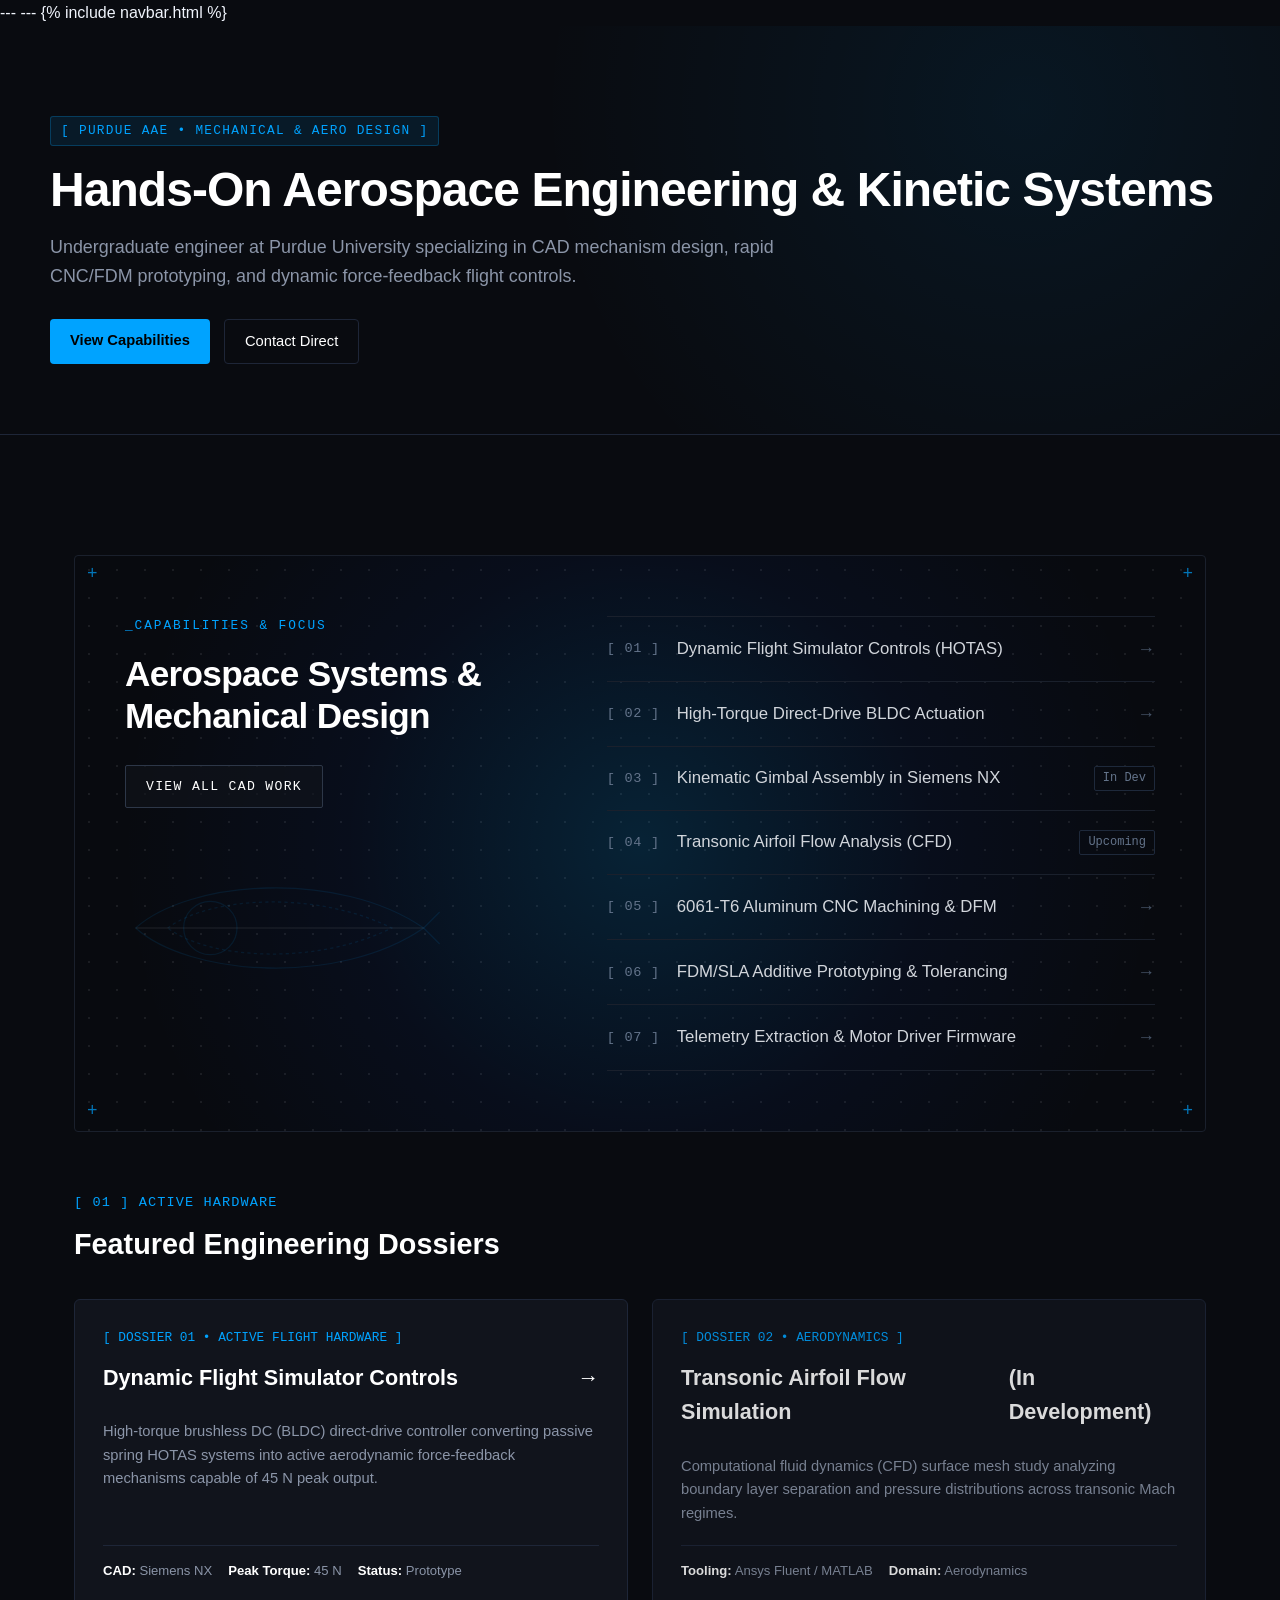
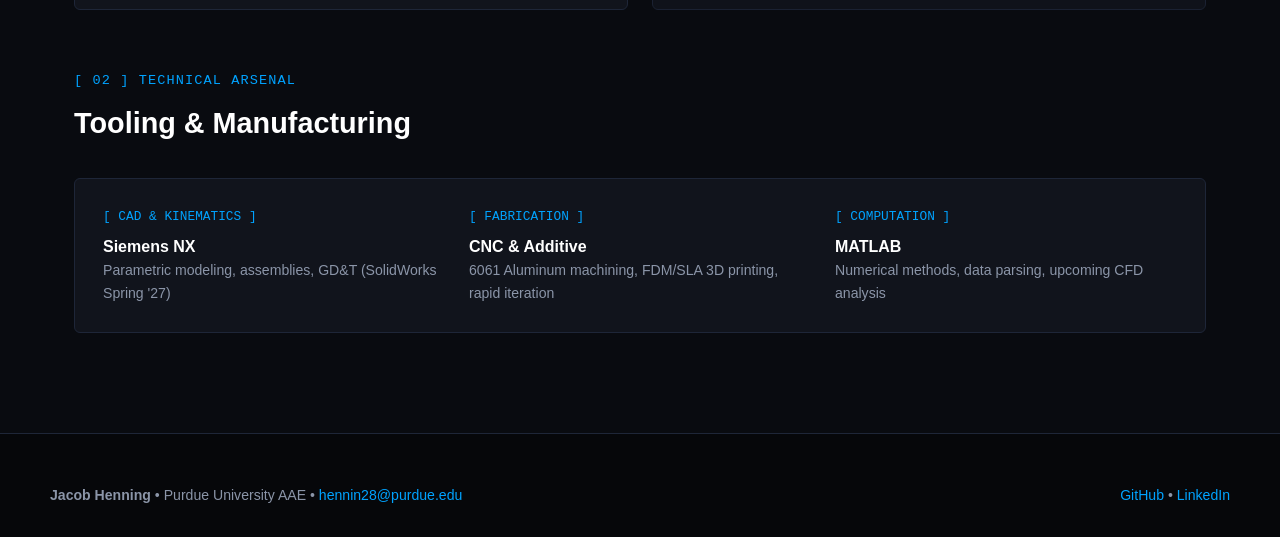
==== commit 9d055060: "Update index.html" ====
--- a/index.html
+++ b/index.html
@@ -22,20 +22,100 @@
         Undergraduate engineer at Purdue University specializing in CAD mechanism design, rapid CNC/FDM prototyping, and dynamic force-feedback flight controls.
       </p>
       <div class="hero-cta">
-        <a href="#featured-projects" class="btn-primary">View Featured Projects</a>
+        <a href="#capabilities" class="btn-primary">View Capabilities</a>
         <a href="mailto:hennin28@purdue.edu" class="btn-secondary">Contact Direct</a>
       </div>
     </div>
   </section>
 
-  <!-- MAIN WORKSPACE -->
+  <!-- MAIN CONTAINER -->
   <main class="container">
-    
-    <!-- DOMAINS / PROJECT DOSSIERS -->
-    <div class="section-label">[ 01 ] ACTIVE CAPABILITIES</div>
-    <h2 class="section-title">Core Engineering Domains</h2>
-
-    <div class="grid-2" id="featured-projects">
+
+    <!-- AV CAPABILITIES SECTION WITH MOUSE-TRACKING SPOTLIGHT -->
+    <section class="av-capabilities-section" id="capabilities">
+      
+      <!-- Technical Reticle Marks in Corners -->
+      <span class="reticle-mark reticle-tl">+</span>
+      <span class="reticle-mark reticle-tr">+</span>
+      <span class="reticle-mark reticle-bl">+</span>
+      <span class="reticle-mark reticle-br">+</span>
+
+      <div class="av-cap-grid">
+        
+        <!-- LEFT COLUMN -->
+        <div class="av-cap-left">
+          <div class="cap-pretitle">_CAPABILITIES &amp; FOCUS</div>
+          <h2>Aerospace Systems &amp; Mechanical Design</h2>
+          <a href="cad.html" class="av-outline-btn">VIEW ALL CAD WORK</a>
+          
+          <!-- Faded Blueprint Graphic -->
+          <div class="blueprint-graphic">
+            <svg viewBox="0 0 300 150" fill="none" stroke="rgba(0, 163, 255, 0.15)" stroke-width="1.2">
+              <path d="M 10,75 C 60,30 200,20 280,75 C 200,130 60,120 10,75 Z" />
+              <path d="M 40,75 C 80,45 180,40 250,75 C 180,110 80,105 40,75 Z" stroke-dasharray="3 3" />
+              <line x1="10" y1="75" x2="280" y2="75" stroke="rgba(255, 255, 255, 0.1)" />
+              <circle cx="80" cy="75" r="25" />
+              <line x1="280" y1="75" x2="295" y2="60" />
+              <line x1="280" y1="75" x2="295" y2="90" />
+            </svg>
+          </div>
+        </div>
+
+        <!-- RIGHT COLUMN: NUMBERED CAPABILITIES LIST -->
+        <div class="av-cap-right">
+          
+          <a href="flight-controls.html" class="cap-row">
+            <span class="cap-num">[ 01 ]</span>
+            <span class="cap-title">Dynamic Flight Simulator Controls (HOTAS)</span>
+            <span class="cap-arrow">&rarr;</span>
+          </a>
+
+          <a href="flight-controls.html" class="cap-row">
+            <span class="cap-num">[ 02 ]</span>
+            <span class="cap-title">High-Torque Direct-Drive BLDC Actuation</span>
+            <span class="cap-arrow">&rarr;</span>
+          </a>
+
+          <div class="cap-row">
+            <span class="cap-num">[ 03 ]</span>
+            <span class="cap-title">Kinematic Gimbal Assembly in Siemens NX</span>
+            <span class="cap-badge">In Dev</span>
+          </div>
+
+          <div class="cap-row">
+            <span class="cap-num">[ 04 ]</span>
+            <span class="cap-title">Transonic Airfoil Flow Analysis (CFD)</span>
+            <span class="cap-badge">Upcoming</span>
+          </div>
+
+          <div class="cap-row">
+            <span class="cap-num">[ 05 ]</span>
+            <span class="cap-title">6061-T6 Aluminum CNC Machining &amp; DFM</span>
+            <span class="cap-arrow">&rarr;</span>
+          </div>
+
+          <div class="cap-row">
+            <span class="cap-num">[ 06 ]</span>
+            <span class="cap-title">FDM/SLA Additive Prototyping &amp; Tolerancing</span>
+            <span class="cap-arrow">&rarr;</span>
+          </div>
+
+          <div class="cap-row">
+            <span class="cap-num">[ 07 ]</span>
+            <span class="cap-title">Telemetry Extraction &amp; Motor Driver Firmware</span>
+            <span class="cap-arrow">&rarr;</span>
+          </div>
+
+        </div>
+
+      </div>
+    </section>
+
+    <!-- FEATURED PROJECT DOSSIERS -->
+    <div class="section-label">[ 01 ] ACTIVE HARDWARE</div>
+    <h2 class="section-title">Featured Engineering Dossiers</h2>
+
+    <div class="grid-2">
       
       <!-- Card 1: Flight Controls -->
       <a href="flight-controls.html" class="av-card">
@@ -106,5 +186,19 @@
     </div>
   </footer>
 
+  <!-- SCRIPT: Mouse-Tracking Spotlight Radar Effect -->
+  <script>
+    const capSection = document.getElementById('capabilities');
+    if (capSection) {
+      capSection.addEventListener('mousemove', (e) => {
+        const rect = capSection.getBoundingClientRect();
+        const x = e.clientX - rect.left;
+        const y = e.clientY - rect.top;
+        capSection.style.setProperty('--mouse-x', `${x}px`);
+        capSection.style.setProperty('--mouse-y', `${y}px`);
+      });
+    }
+  </script>
+
 </body>
 </html>
--- a/style.css
+++ b/style.css
@@ -21,13 +21,13 @@
   line-height: 1.6;
 }
 
-/* --- TOP NAVBAR --- */
+/* --- TOP AEROSPACE NAVBAR --- */
 .av-navbar {
   position: sticky;
   top: 0;
   left: 0;
   width: 100%;
-  background: rgba(9, 11, 16, 0.88);
+  background: rgba(9, 11, 16, 0.9);
   backdrop-filter: blur(12px);
   border-bottom: 1px solid var(--border);
   z-index: 1000;
@@ -105,7 +105,7 @@
   background: var(--accent-glow);
 }
 
-/* Dropdown Hover */
+/* Dropdowns in Top Nav */
 .nav-dropdown-wrapper {
   position: relative;
 }
@@ -233,7 +233,198 @@
   margin: 0 0 32px 0;
 }
 
-/* --- AEROSPACE GRID & DOSSIER CARDS --- */
+/* --- AV CAPABILITIES SECTION WITH MOUSE RADAR SPOTLIGHT --- */
+.av-capabilities-section {
+  position: relative;
+  background-color: #080a0f;
+  border: 1px solid #1a202c;
+  border-radius: 4px;
+  padding: 60px 50px;
+  margin: 60px 0;
+  overflow: hidden;
+  --mouse-x: 50%;
+  --mouse-y: 50%;
+}
+
+/* Layer 1: Base static tactical dot grid */
+.av-capabilities-section::before {
+  content: "";
+  position: absolute;
+  inset: 0;
+  background-image: radial-gradient(rgba(255, 255, 255, 0.08) 1px, transparent 1px);
+  background-size: 28px 28px;
+  pointer-events: none;
+  z-index: 1;
+}
+
+/* Layer 2: Mouse-tracking spotlight illumination */
+.av-capabilities-section::after {
+  content: "";
+  position: absolute;
+  inset: 0;
+  background: radial-gradient(
+    650px circle at var(--mouse-x) var(--mouse-y),
+    rgba(0, 163, 255, 0.16),
+    rgba(0, 81, 255, 0.05) 45%,
+    transparent 80%
+  );
+  pointer-events: none;
+  z-index: 2;
+  transition: opacity 0.3s ease;
+}
+
+/* Ensure contents sit on top of the spotlight */
+.av-cap-grid,
+.reticle-mark {
+  position: relative;
+  z-index: 3;
+}
+
+/* Reticle Marks (+) */
+.reticle-mark {
+  position: absolute;
+  font-family: monospace;
+  font-size: 1.1rem;
+  color: var(--accent-cyan);
+  opacity: 0.7;
+  user-select: none;
+  line-height: 1;
+}
+.reticle-tl { top: 10px; left: 12px; }
+.reticle-tr { top: 10px; right: 12px; }
+.reticle-bl { bottom: 10px; left: 12px; }
+.reticle-br { bottom: 10px; right: 12px; }
+
+/* 2-Column Capabilities Grid */
+.av-cap-grid {
+  display: grid;
+  grid-template-columns: 1fr 1.3fr;
+  gap: 60px;
+  align-items: start;
+}
+
+.av-cap-left {
+  position: relative;
+  display: flex;
+  flex-direction: column;
+}
+
+.cap-pretitle {
+  font-family: monospace;
+  font-size: 0.8rem;
+  letter-spacing: 0.15em;
+  color: var(--accent-cyan);
+  margin-bottom: 16px;
+}
+
+.av-cap-left h2 {
+  font-size: 2.2rem;
+  line-height: 1.2;
+  font-weight: 800;
+  color: #ffffff;
+  margin: 0 0 28px 0;
+  letter-spacing: -0.02em;
+}
+
+.av-outline-btn {
+  display: inline-block;
+  align-self: flex-start;
+  font-family: monospace;
+  font-size: 0.82rem;
+  letter-spacing: 0.1em;
+  color: #ffffff;
+  border: 1px solid #2d3748;
+  padding: 10px 20px;
+  border-radius: 2px;
+  text-decoration: none;
+  transition: all 0.2s ease;
+  background: rgba(17, 20, 28, 0.6);
+}
+
+.av-outline-btn:hover {
+  border-color: var(--accent-cyan);
+  color: var(--accent-cyan);
+  background: rgba(0, 163, 255, 0.08);
+}
+
+.blueprint-graphic {
+  margin-top: 40px;
+  width: 100%;
+  max-width: 320px;
+  opacity: 0.7;
+}
+
+/* Capabilities Rows */
+.av-cap-right {
+  display: flex;
+  flex-direction: column;
+}
+
+.cap-row {
+  display: flex;
+  align-items: center;
+  padding: 18px 0;
+  border-bottom: 1px solid #1a202c;
+  text-decoration: none;
+  color: #d1d5db;
+  transition: all 0.2s ease;
+}
+
+.cap-row:first-child {
+  border-top: 1px solid #1a202c;
+}
+
+.cap-num {
+  font-family: monospace;
+  font-size: 0.85rem;
+  color: #64748b;
+  width: 70px;
+  flex-shrink: 0;
+  letter-spacing: 0.05em;
+  transition: color 0.2s ease;
+}
+
+.cap-title {
+  font-size: 1.05rem;
+  font-weight: 500;
+  flex-grow: 1;
+  transition: color 0.2s ease, transform 0.2s ease;
+}
+
+.cap-arrow {
+  color: #475569;
+  font-size: 1.1rem;
+  transition: all 0.2s ease;
+}
+
+.cap-badge {
+  font-family: monospace;
+  font-size: 0.75rem;
+  color: #64748b;
+  border: 1px solid #1e293b;
+  padding: 2px 8px;
+  border-radius: 2px;
+}
+
+.cap-row:hover {
+  color: #ffffff;
+}
+
+.cap-row:hover .cap-num {
+  color: var(--accent-cyan);
+}
+
+.cap-row:hover .cap-title {
+  color: var(--accent-cyan);
+  transform: translateX(6px);
+}
+
+.cap-row:hover .cap-arrow {
+  color: var(--accent-cyan);
+  transform: translateX(4px);
+}
+
+/* --- DOSSIER CARDS (Featured Projects) --- */
 .grid-2 {
   display: grid;
   grid-template-columns: repeat(auto-fit, minmax(360px, 1fr));
@@ -295,31 +486,27 @@
   color: #fff;
 }
 
-/* --- FOOTER --- */
-.av-footer {
-  border-top: 1px solid var(--border);
-  background: #06070a;
-  padding: 50px 24px 30px 24px;
-  color: var(--text-muted);
-  font-size: 0.88rem;
-}
-
-.footer-inner {
-  max-width: 1180px;
-  margin: 0 auto;
-  display: flex;
-  justify-content: space-between;
-  align-items: center;
-  flex-wrap: wrap;
-  gap: 20px;
-}
-
-.footer-inner a {
-  color: var(--accent-cyan);
-  text-decoration: none;
-}
-
-/* --- BACK BUTTON & PROJECT DETAIL STYLING --- */
+/* --- PROJECT DETAIL / FLIGHT-CONTROLS STYLING --- */
+.project-article {
+  background: var(--bg-card);
+  border: 1px solid var(--border);
+  border-radius: 6px;
+  padding: 32px;
+  margin-top: 10px;
+}
+
+.project-meta {
+  display: inline-block;
+  background: rgba(0, 163, 255, 0.1);
+  color: var(--accent-cyan);
+  border: 1px solid rgba(0, 163, 255, 0.2);
+  padding: 3px 10px;
+  border-radius: 3px;
+  font-size: 0.8rem;
+  font-family: monospace;
+  margin-bottom: 12px;
+}
+
 .back-btn {
   display: inline-flex;
   align-items: center;
@@ -332,9 +519,14 @@
   font-size: 0.85rem;
   text-decoration: none;
   margin-bottom: 24px;
-}
-
-.back-btn:hover { border-color: var(--accent-cyan); color: #fff; }
+  transition: all 0.15s ease;
+}
+
+.back-btn:hover {
+  border-color: var(--accent-cyan);
+  color: #fff;
+  transform: translateX(-3px);
+}
 
 .video-container {
   position: relative;
@@ -364,18 +556,32 @@
   margin-bottom: 20px;
 }
 
-/* Build Log */
+/* --- BUILD LOG / DEV UPDATES (Option B) --- */
+.updates-section {
+  margin-top: 40px;
+  padding-top: 24px;
+  border-top: 1px solid var(--border);
+}
+
+.updates-section h3 {
+  font-size: 1.3rem;
+  color: #fff;
+  margin-bottom: 8px;
+}
+
 .update-log {
   background: var(--bg-card);
   border: 1px solid var(--border);
   border-radius: 6px;
   margin-bottom: 12px;
+  overflow: hidden;
 }
 
 .update-log summary {
   list-style: none;
   display: flex;
   align-items: center;
+  justify-content: flex-start;
   gap: 12px;
   padding: 14px 18px;
   cursor: pointer;
@@ -383,15 +589,24 @@
 }
 
 .update-log summary::-webkit-details-marker,
-.update-log summary::marker { display: none !important; }
+.update-log summary::marker {
+  display: none !important;
+}
 
 .update-arrow {
   color: var(--text-muted);
   font-size: 0.75rem;
-  transition: transform 0.2s ease;
-}
-
-.update-log[open] summary .update-arrow { transform: rotate(90deg); }
+  line-height: 1;
+  transition: transform 0.2s ease, color 0.15s ease;
+}
+
+.update-log:hover .update-arrow {
+  color: var(--accent-cyan);
+}
+
+.update-log[open] summary .update-arrow {
+  transform: rotate(90deg);
+}
 
 .update-date-badge {
   background: rgba(0, 163, 255, 0.1);
@@ -403,14 +618,57 @@
   font-family: monospace;
 }
 
+.update-title {
+  color: #fff;
+  font-weight: 500;
+  font-size: 0.95rem;
+}
+
 .update-content {
   padding: 12px 20px 20px 20px;
   border-top: 1px solid var(--border);
   background: #0d1017;
 }
 
-@media (max-width: 768px) {
+.update-content ul {
+  margin: 10px 0 0 0;
+  padding-left: 20px;
+  color: #c9cdd6;
+}
+
+.update-content li {
+  margin-bottom: 6px;
+}
+
+/* --- FOOTER --- */
+.av-footer {
+  border-top: 1px solid var(--border);
+  background: #06070a;
+  padding: 50px 24px 30px 24px;
+  color: var(--text-muted);
+  font-size: 0.88rem;
+}
+
+.footer-inner {
+  max-width: 1180px;
+  margin: 0 auto;
+  display: flex;
+  justify-content: space-between;
+  align-items: center;
+  flex-wrap: wrap;
+  gap: 20px;
+}
+
+.footer-inner a {
+  color: var(--accent-cyan);
+  text-decoration: none;
+}
+
+/* --- RESPONSIVE --- */
+@media (max-width: 850px) {
   .hero h1 { font-size: 2.1rem; }
+  .av-cap-grid { grid-template-columns: 1fr; gap: 36px; }
+  .av-capabilities-section { padding: 40px 24px; }
   .grid-2 { grid-template-columns: 1fr; }
-  .nav-links { display: none; } /* Mobile simplified */
-}
+  .nav-links { display: none; }
+}
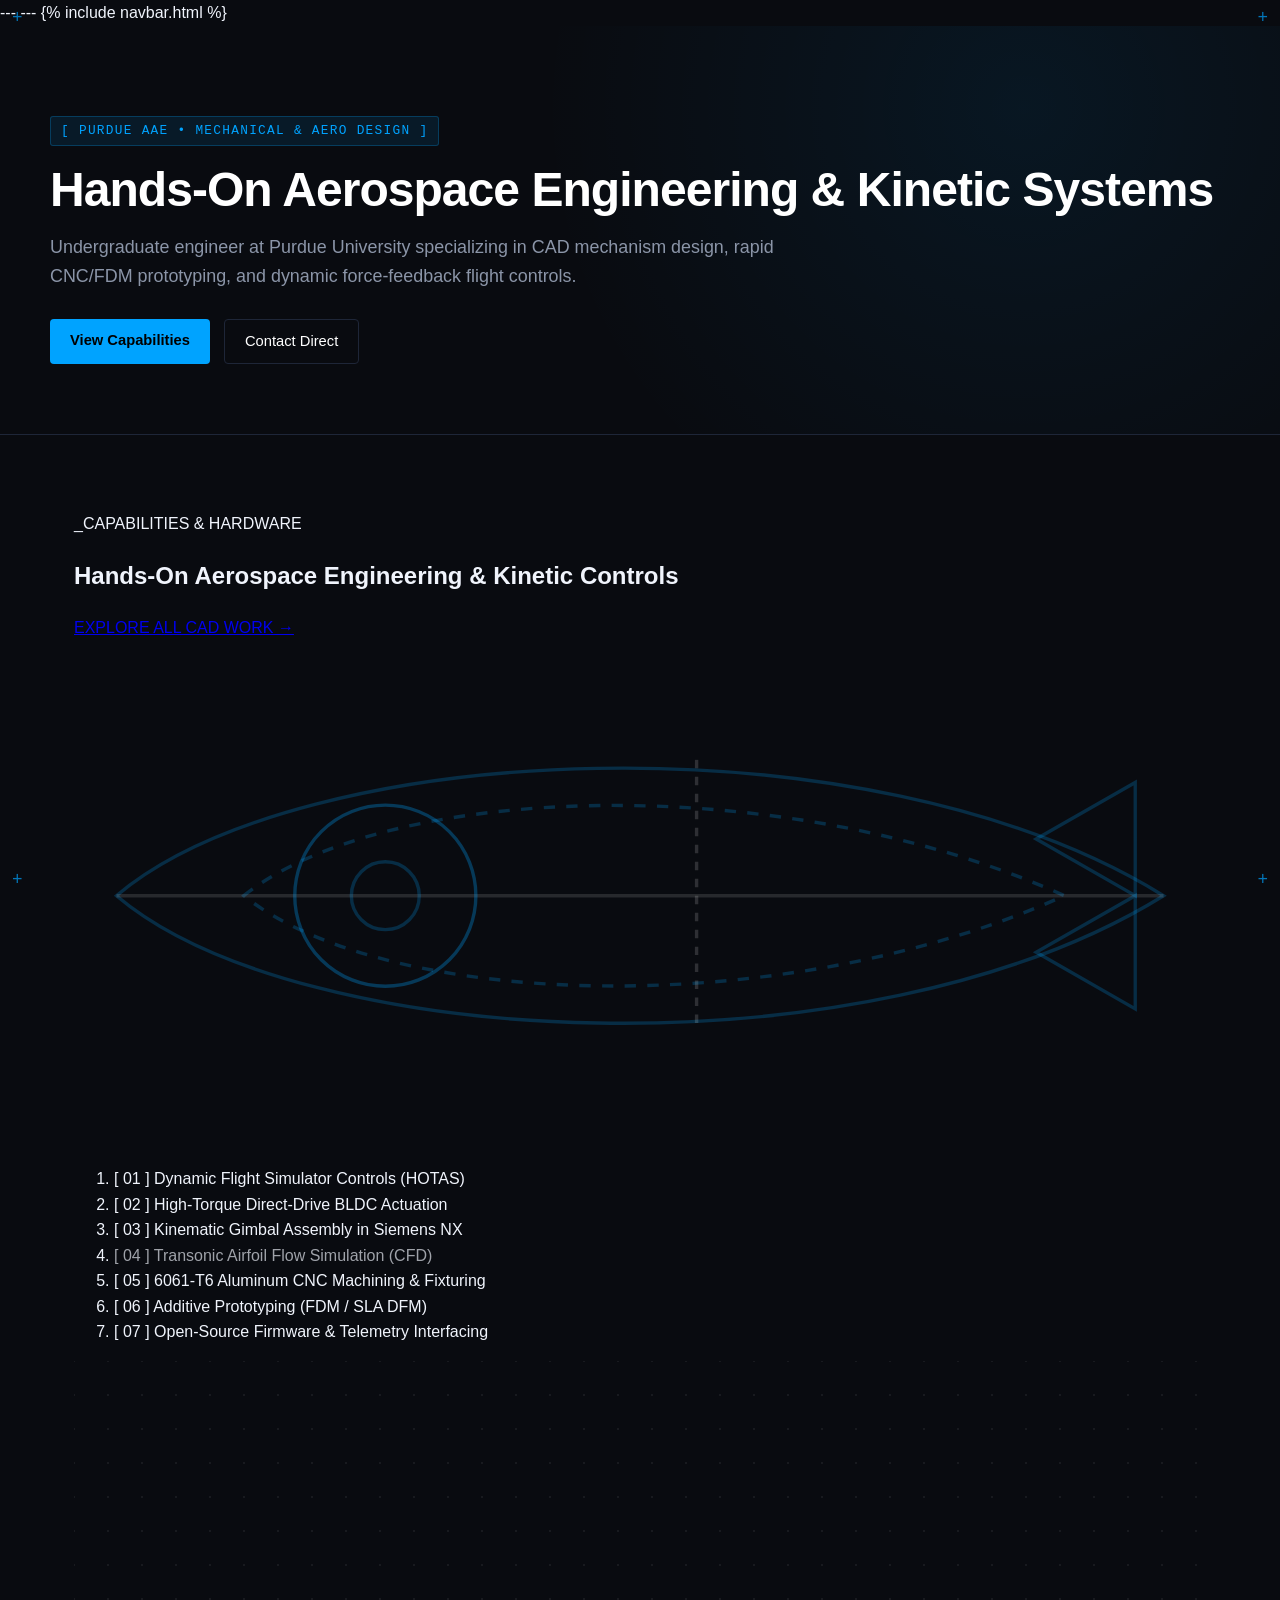
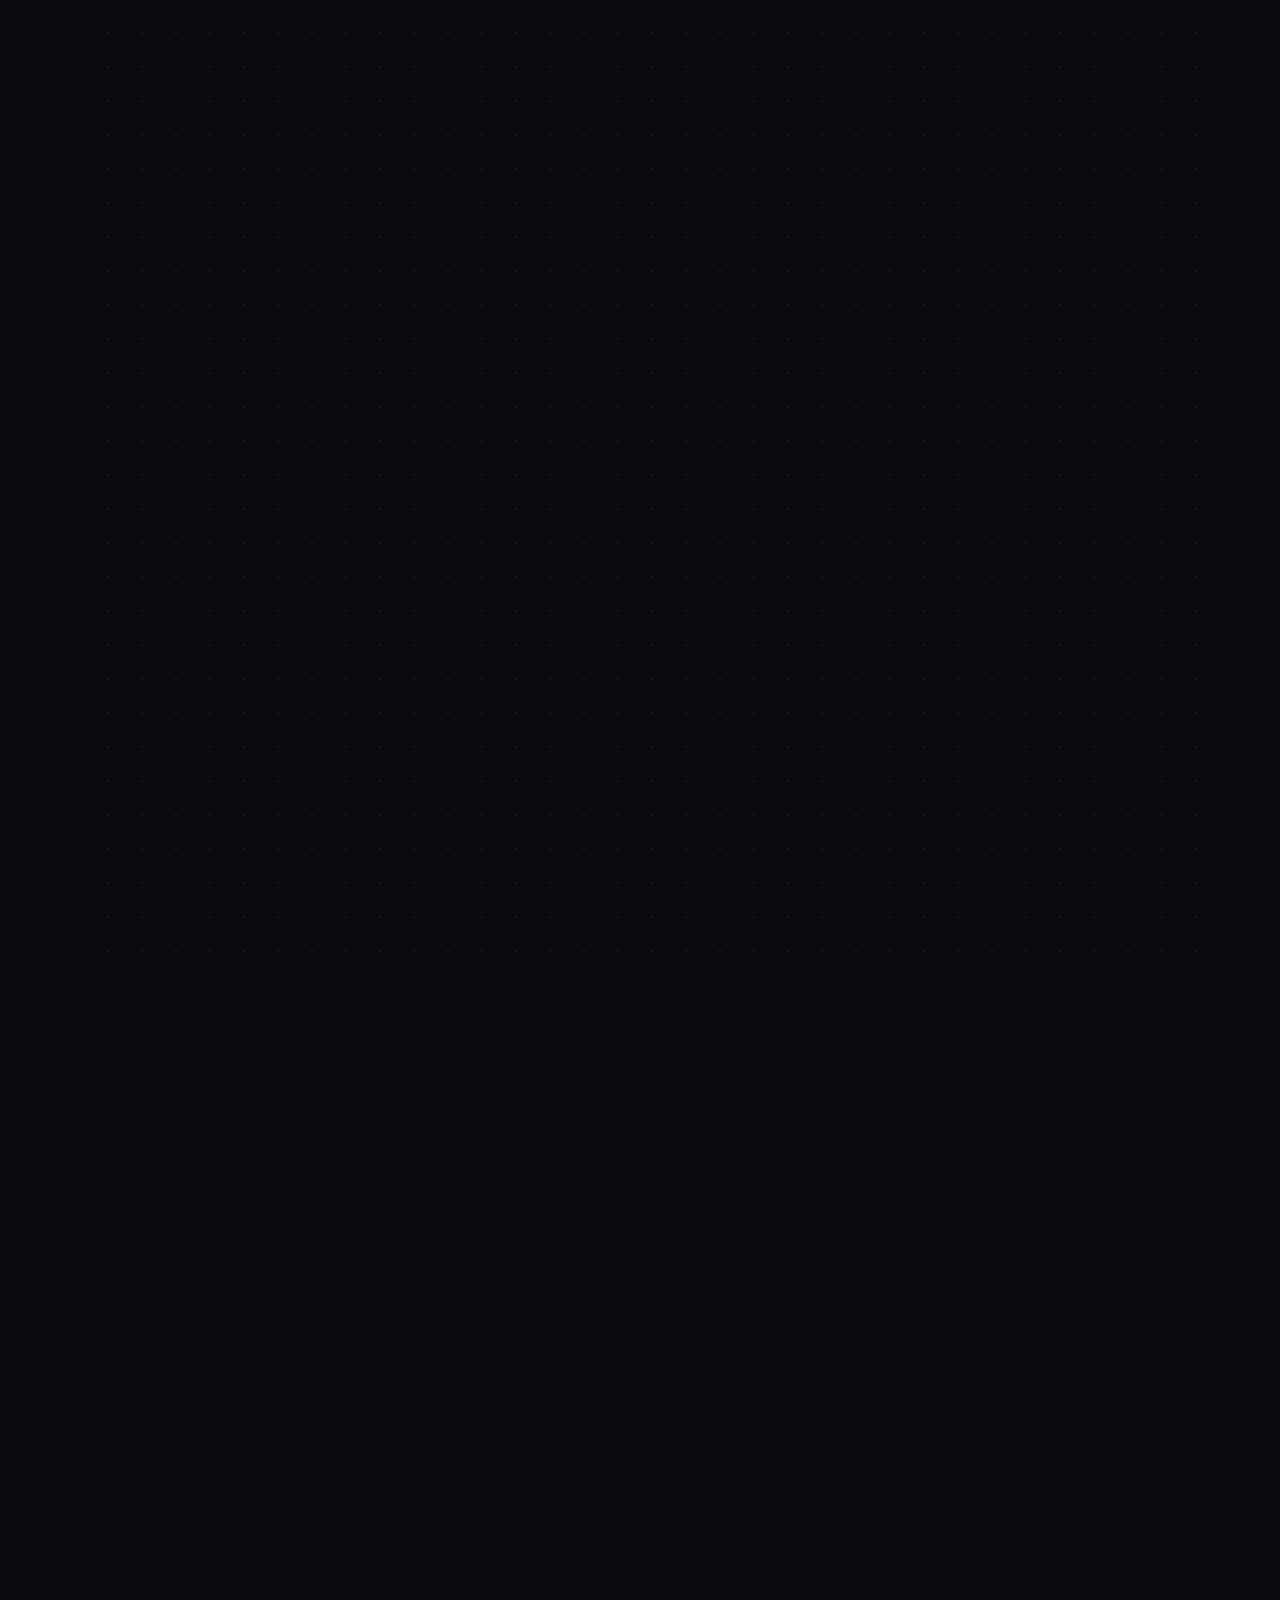
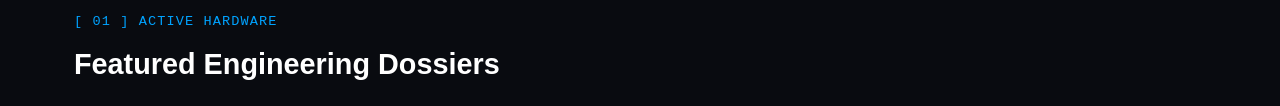
==== commit ee1362cd: "Update index.html" ====
--- a/index.html
+++ b/index.html
@@ -5,7 +5,7 @@
 <head>
   <meta charset="UTF-8">
   <meta name="viewport" content="width=device-width, initial-scale=1.0">
-  <title>Jacob Henning | Aerospace &amp; Autonomous Systems</title>
+  <title>Jacob Henning | Aerospace Engineering &amp; Kinetic Systems</title>
   <link rel="stylesheet" href="style.css">
 </head>
 <body>
@@ -31,84 +31,114 @@
   <!-- MAIN CONTAINER -->
   <main class="container">
 
-    <!-- AV CAPABILITIES SECTION WITH MOUSE-TRACKING SPOTLIGHT -->
-    <section class="av-capabilities-section" id="capabilities">
+    <!-- AV-STYLE CAPABILITIES COMPONENT WITH REACTIVE CANVAS -->
+    <section class="av-component-capabilities" id="capabilities">
       
-      <!-- Technical Reticle Marks in Corners -->
-      <span class="reticle-mark reticle-tl">+</span>
-      <span class="reticle-mark reticle-tr">+</span>
-      <span class="reticle-mark reticle-bl">+</span>
-      <span class="reticle-mark reticle-br">+</span>
-
-      <div class="av-cap-grid">
-        
-        <!-- LEFT COLUMN -->
-        <div class="av-cap-left">
-          <div class="cap-pretitle">_CAPABILITIES &amp; FOCUS</div>
-          <h2>Aerospace Systems &amp; Mechanical Design</h2>
-          <a href="cad.html" class="av-outline-btn">VIEW ALL CAD WORK</a>
+      <div class="av-bordered-box">
+        <!-- Reticle Marks in Corners (+) -->
+        <span class="reticle-mark reticle-tl">+</span>
+        <span class="reticle-mark reticle-tr">+</span>
+        <span class="reticle-mark reticle-bl">+</span>
+        <span class="reticle-mark reticle-br">+</span>
+
+        <div class="av-grid-inner">
           
-          <!-- Faded Blueprint Graphic -->
-          <div class="blueprint-graphic">
-            <svg viewBox="0 0 300 150" fill="none" stroke="rgba(0, 163, 255, 0.15)" stroke-width="1.2">
-              <path d="M 10,75 C 60,30 200,20 280,75 C 200,130 60,120 10,75 Z" />
-              <path d="M 40,75 C 80,45 180,40 250,75 C 180,110 80,105 40,75 Z" stroke-dasharray="3 3" />
-              <line x1="10" y1="75" x2="280" y2="75" stroke="rgba(255, 255, 255, 0.1)" />
-              <circle cx="80" cy="75" r="25" />
-              <line x1="280" y1="75" x2="295" y2="60" />
-              <line x1="280" y1="75" x2="295" y2="90" />
-            </svg>
+          <!-- LEFT COLUMN: Headline, Tactical Button & Blueprint -->
+          <div class="av-col-left">
+            <p class="av-eyebrow">_CAPABILITIES &amp; HARDWARE</p>
+            <h2 class="av-headline-m">Hands-On Aerospace Engineering &amp; Kinetic Controls</h2>
+
+            <!-- AV Tactical Button with Chamfered Corners -->
+            <div>
+              <a href="cad.html" class="av-tactical-btn">
+                <span class="btn-corner tl"></span>
+                <span class="btn-corner tr"></span>
+                <span class="btn-corner bl"></span>
+                <span class="btn-corner br"></span>
+                <span class="btn-text">EXPLORE ALL CAD WORK &rarr;</span>
+              </a>
+            </div>
+
+            <!-- Aerospace Technical Wireframe Illustration -->
+            <div class="av-vector-wrap">
+              <svg viewBox="0 0 400 180" fill="none" stroke="rgba(0, 163, 255, 0.22)" stroke-width="1.2">
+                <path d="M 15,90 C 80,35 280,25 385,90 C 280,155 80,145 15,90 Z" />
+                <path d="M 60,90 C 110,50 250,45 350,90 C 250,135 110,130 60,90 Z" stroke-dasharray="4 4" />
+                <line x1="15" y1="90" x2="385" y2="90" stroke="rgba(255, 255, 255, 0.12)" />
+                <circle cx="110" cy="90" r="32" stroke="rgba(0, 163, 255, 0.3)" />
+                <circle cx="110" cy="90" r="12" />
+                <line x1="220" y1="42" x2="220" y2="138" stroke="rgba(255, 255, 255, 0.15)" stroke-dasharray="3 3" />
+                <path d="M 340,70 L 375,50 L 375,90 Z" />
+                <path d="M 340,110 L 375,130 L 375,90 Z" />
+              </svg>
+            </div>
           </div>
-        </div>
-
-        <!-- RIGHT COLUMN: NUMBERED CAPABILITIES LIST -->
-        <div class="av-cap-right">
-          
-          <a href="flight-controls.html" class="cap-row">
-            <span class="cap-num">[ 01 ]</span>
-            <span class="cap-title">Dynamic Flight Simulator Controls (HOTAS)</span>
-            <span class="cap-arrow">&rarr;</span>
-          </a>
-
-          <a href="flight-controls.html" class="cap-row">
-            <span class="cap-num">[ 02 ]</span>
-            <span class="cap-title">High-Torque Direct-Drive BLDC Actuation</span>
-            <span class="cap-arrow">&rarr;</span>
-          </a>
-
-          <div class="cap-row">
-            <span class="cap-num">[ 03 ]</span>
-            <span class="cap-title">Kinematic Gimbal Assembly in Siemens NX</span>
-            <span class="cap-badge">In Dev</span>
+
+          <!-- RIGHT COLUMN: Numbered Register (Number Left, Title Right) -->
+          <div class="av-col-right">
+            <ol class="av-register-list">
+
+              <li class="av-register-row">
+                <a href="flight-controls.html" class="av-row-link"></a>
+                <div class="av-row-content">
+                  <span class="av-num">[&nbsp;01&nbsp;]</span>
+                  <span class="av-title">Dynamic Flight Simulator Controls (HOTAS)</span>
+                </div>
+              </li>
+
+              <li class="av-register-row">
+                <a href="flight-controls.html" class="av-row-link"></a>
+                <div class="av-row-content">
+                  <span class="av-num">[&nbsp;02&nbsp;]</span>
+                  <span class="av-title">High-Torque Direct-Drive BLDC Actuation</span>
+                </div>
+              </li>
+
+              <li class="av-register-row">
+                <a href="flight-controls.html" class="av-row-link"></a>
+                <div class="av-row-content">
+                  <span class="av-num">[&nbsp;03&nbsp;]</span>
+                  <span class="av-title">Kinematic Gimbal Assembly in Siemens NX</span>
+                </div>
+              </li>
+
+              <li class="av-register-row">
+                <div class="av-row-content" style="opacity: 0.65;">
+                  <span class="av-num">[&nbsp;04&nbsp;]</span>
+                  <span class="av-title">Transonic Airfoil Flow Simulation (CFD)</span>
+                </div>
+              </li>
+
+              <li class="av-register-row">
+                <div class="av-row-content">
+                  <span class="av-num">[&nbsp;05&nbsp;]</span>
+                  <span class="av-title">6061-T6 Aluminum CNC Machining &amp; Fixturing</span>
+                </div>
+              </li>
+
+              <li class="av-register-row">
+                <div class="av-row-content">
+                  <span class="av-num">[&nbsp;06&nbsp;]</span>
+                  <span class="av-title">Additive Prototyping (FDM / SLA DFM)</span>
+                </div>
+              </li>
+
+              <li class="av-register-row">
+                <div class="av-row-content">
+                  <span class="av-num">[&nbsp;07&nbsp;]</span>
+                  <span class="av-title">Open-Source Firmware &amp; Telemetry Interfacing</span>
+                </div>
+              </li>
+
+            </ol>
           </div>
 
-          <div class="cap-row">
-            <span class="cap-num">[ 04 ]</span>
-            <span class="cap-title">Transonic Airfoil Flow Analysis (CFD)</span>
-            <span class="cap-badge">Upcoming</span>
-          </div>
-
-          <div class="cap-row">
-            <span class="cap-num">[ 05 ]</span>
-            <span class="cap-title">6061-T6 Aluminum CNC Machining &amp; DFM</span>
-            <span class="cap-arrow">&rarr;</span>
-          </div>
-
-          <div class="cap-row">
-            <span class="cap-num">[ 06 ]</span>
-            <span class="cap-title">FDM/SLA Additive Prototyping &amp; Tolerancing</span>
-            <span class="cap-arrow">&rarr;</span>
-          </div>
-
-          <div class="cap-row">
-            <span class="cap-num">[ 07 ]</span>
-            <span class="cap-title">Telemetry Extraction &amp; Motor Driver Firmware</span>
-            <span class="cap-arrow">&rarr;</span>
-          </div>
-
-        </div>
-
-      </div>
+        </div>
+      </div>
+
+      <!-- Real-time HTML5 Canvas Particle Reactor -->
+      <canvas id="av-particle-canvas" class="av-particle-canvas"></canvas>
+
     </section>
 
     <!-- FEATURED PROJECT DOSSIERS -->
@@ -131,7 +161,7 @@
         </div>
       </a>
 
-      <!-- Card 2: Upcoming CFD / Aero -->
+      <!-- Card 2: Upcoming CFD -->
       <div class="av-card" style="opacity: 0.85;">
         <div class="card-index">[ DOSSIER 02 &bull; AERODYNAMICS ]</div>
         <h3>Transonic Airfoil Flow Simulation <span>(In Development)</span></h3>
@@ -186,18 +216,75 @@
     </div>
   </footer>
 
-  <!-- SCRIPT: Mouse-Tracking Spotlight Radar Effect -->
+  <!-- REAL-TIME PARTICLE CANVAS ENGINE (particleBg) -->
   <script>
-    const capSection = document.getElementById('capabilities');
-    if (capSection) {
-      capSection.addEventListener('mousemove', (e) => {
-        const rect = capSection.getBoundingClientRect();
-        const x = e.clientX - rect.left;
-        const y = e.clientY - rect.top;
-        capSection.style.setProperty('--mouse-x', `${x}px`);
-        capSection.style.setProperty('--mouse-y', `${y}px`);
+    (function initAVCanvas() {
+      const canvas = document.getElementById('av-particle-canvas');
+      if (!canvas) return;
+      const ctx = canvas.getContext('2d');
+      const parent = canvas.parentElement;
+
+      function resize() {
+        canvas.width = parent.offsetWidth;
+        canvas.height = parent.offsetHeight;
+      }
+      resize();
+      window.addEventListener('resize', resize);
+
+      // Build technical dot matrix grid
+      const dots = [];
+      const spacing = 34;
+      for (let x = 0; x < 1600; x += spacing) {
+        for (let y = 0; y < 1200; y += spacing) {
+          dots.push({ x, y });
+        }
+      }
+
+      const mouse = { x: -1000, y: -1000 };
+      parent.addEventListener('mousemove', (e) => {
+        const rect = canvas.getBoundingClientRect();
+        mouse.x = e.clientX - rect.left;
+        mouse.y = e.clientY - rect.top;
       });
-    }
+
+      parent.addEventListener('mouseleave', () => {
+        mouse.x = -1000;
+        mouse.y = -1000;
+      });
+
+      function render() {
+        ctx.clearRect(0, 0, canvas.width, canvas.height);
+        
+        for (let i = 0; i < dots.length; i++) {
+          const d = dots[i];
+          if (d.x > canvas.width || d.y > canvas.height) continue;
+
+          const dx = mouse.x - d.x;
+          const dy = mouse.y - d.y;
+          const dist = Math.sqrt(dx * dx + dy * dy);
+
+          let radius = 1.1;
+          let alpha = 0.08;
+          let color = '255, 255, 255';
+
+          // Proximity illumination: dots brighten into cyan and expand near cursor
+          if (dist < 190) {
+            const factor = 1 - dist / 190;
+            alpha = 0.08 + factor * 0.75;
+            radius = 1.1 + factor * 1.6;
+            color = '56, 189, 248'; // AV Cyan
+          }
+
+          ctx.beginPath();
+          ctx.arc(d.x, d.y, radius, 0, Math.PI * 2);
+          ctx.fillStyle = `rgba(${color}, ${alpha})`;
+          ctx.fill();
+        }
+
+        requestAnimationFrame(render);
+      }
+      render();
+    })();
   </script>
 
 </body>
